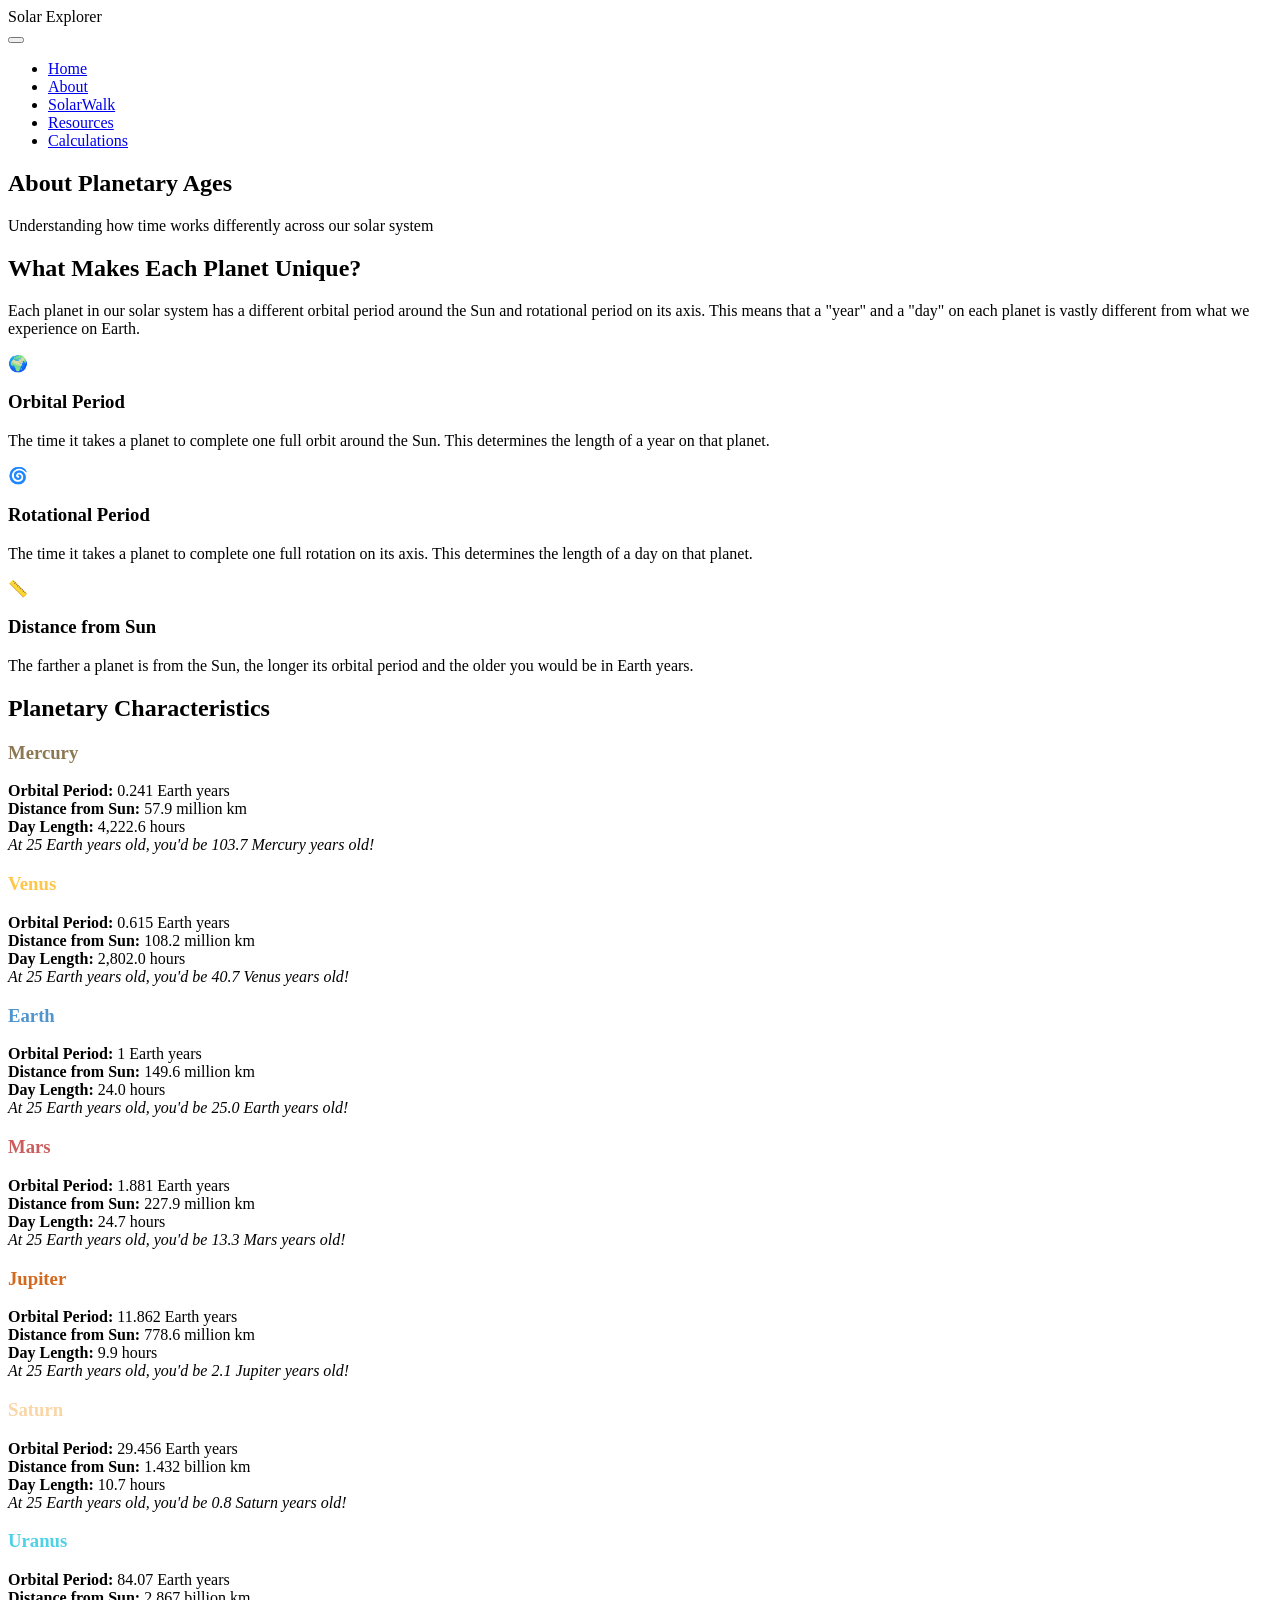
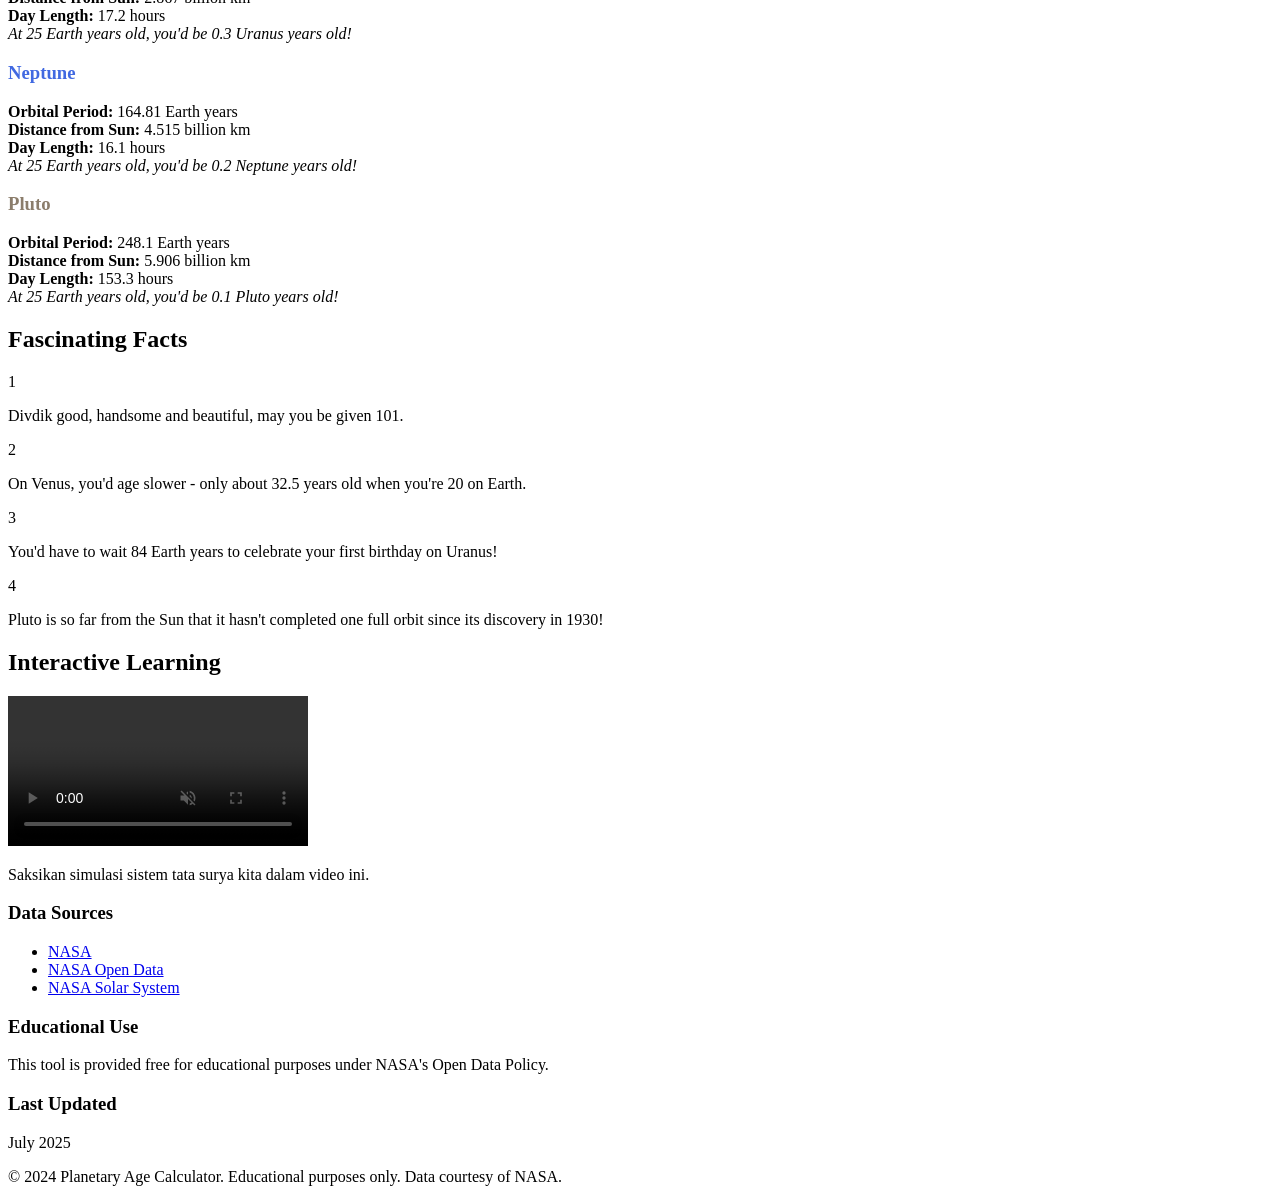
==== html/about.html @ c9ce2bec "add readme" ====
<!DOCTYPE html>
<html lang="en">

<head>
    <meta charset="UTF-8">
    <meta name="viewport" content="width=device-width, initial-scale=1.0">
    <title>About - Planetary Age Calculator</title>
    <link rel="stylesheet" href="/ALFA_RIZI/css/about.css">
    <link rel="stylesheet" href="/ALFA_RIZI/css/styles.css">

</head>

<body>
    <div class="stars" id="stars"></div>

    <header class="header">
        <div class="logo">Solar Explorer</div>

        <button class="nav-toggle" id="nav-toggle" aria-label="Toggle navigation menu">
            <span></span>
            <span></span>
            <span></span>
        </button>

        <ul class="nav-links">
            <li><a href="/index.html" class="nav-link active">Home</a></li>
            <li><a href="about.html" class="nav-link active">About</a></li>
            <li><a href="solar-walk.html" class="nav-link active">SolarWalk</a></li>
            <li><a href="resources.html" class="nav-link active">Resources</a></li>
            <li><a href="calculations.html" class="nav-link active">Calculations</a></li>
        </ul>
    </header>

    <main class="main-container">
        <section class="page-section active">
            <div class="content-wrapper single-column">
                <header class="page-header">
                    <h1 class="section-title">About Planetary Ages</h1>
                    <p class="section-subtitle">Understanding how time works differently across our solar system</p>
                </header>

                <article class="about-content">
                    <div class="intro-section">
                        <h2>What Makes Each Planet Unique?</h2>
                        <p>Each planet in our solar system has a different orbital period around the Sun and rotational
                            period on its axis. This means that a "year" and a "day" on each planet is vastly different
                            from what we experience on Earth.</p>
                    </div>

                    <div class="concept-grid">
                        <div class="concept-card">
                            <div class="concept-icon">🌍</div>
                            <h3>Orbital Period</h3>
                            <p>The time it takes a planet to complete one full orbit around the Sun. This determines the
                                length of a year on that planet.</p>
                        </div>
                        <div class="concept-card">
                            <div class="concept-icon">🌀</div>
                            <h3>Rotational Period</h3>
                            <p>The time it takes a planet to complete one full rotation on its axis. This determines the
                                length of a day on that planet.</p>
                        </div>
                        <div class="concept-card">
                            <div class="concept-icon">📏</div>
                            <h3>Distance from Sun</h3>
                            <p>The farther a planet is from the Sun, the longer its orbital period and the older you
                                would be in Earth years.</p>
                        </div>
                    </div>

                    <div class="planet-details-section">
                        <h2>Planetary Characteristics</h2>
                        <div class="planet-comparison-grid" id="planet-comparison-grid">
                        </div>
                    </div>

                    <div class="fun-facts-section">
                        <h2>Fascinating Facts</h2>
                        <div class="facts-container">
                            <div class="fact-item">
                                <span class="fact-number">1</span>
                                <p>Divdik good, handsome and beautiful, may you be given 101.</p>
                            </div>
                            <div class="fact-item">
                                <span class="fact-number">2</span>
                                <p>On Venus, you'd age slower - only about 32.5 years old when you're 20 on Earth.</p>
                            </div>
                            <div class="fact-item">
                                <span class="fact-number">3</span>
                                <p>You'd have to wait 84 Earth years to celebrate your first birthday on Uranus!</p>
                            </div>
                            <div class="fact-item">
                                <span class="fact-number">4</span>
                                <p>Pluto is so far from the Sun that it hasn't completed one full orbit since its
                                    discovery in 1930!</p>
                            </div>
                        </div>
                    </div>

                    <div class="interactive-section">
                        <h2>Interactive Learning</h2>
                        <div class="video-embed-container">
                            <video controls autoplay loop muted class="solar-system-video">
                                <source src="/css/assets/video-tata-surya.mp4" type="video/mp4">
                                Browser Anda tidak mendukung tag video.
                            </video>
                        </div>
                        <p class="video-caption">Saksikan simulasi sistem tata surya kita dalam video ini.</p>
                    </div>
                </article>
            </div>
        </section>
    </main>

 <footer class="footer">
        <div class="footer-content">
             <div class="footer-section">
                 <h3>Data Sources</h3>
                 <ul>
                     <li><a href="https://www.nasa.gov/" target="_blank" rel="noopener">NASA</a></li>
                     <li><a href="https://api.nasa.gov/" target="_blank" rel="noopener">NASA Open Data</a></li>
                     <li><a href="https://solarsystem.nasa.gov/" target="_blank" rel="noopener">NASA Solar System</a></li>
                 </ul>
             </div>
             <div class="footer-section">
                 <h3>Educational Use</h3>
                 <p>This tool is provided free for educational purposes under NASA's Open Data Policy.</p>
             </div>
             <div class="footer-section">
                 <h3>Last Updated</h3>
                 <p>July 2025</p>
             </div>
        </div>
        <div class="footer-bottom">
            <p>&copy; 2024 Planetary Age Calculator. Educational purposes only. Data courtesy of NASA.</p>
        </div>
    </footer>
    <script src="/js/about.js"></script>
    <script src="/js/script.js"></script>
</body>

</html>
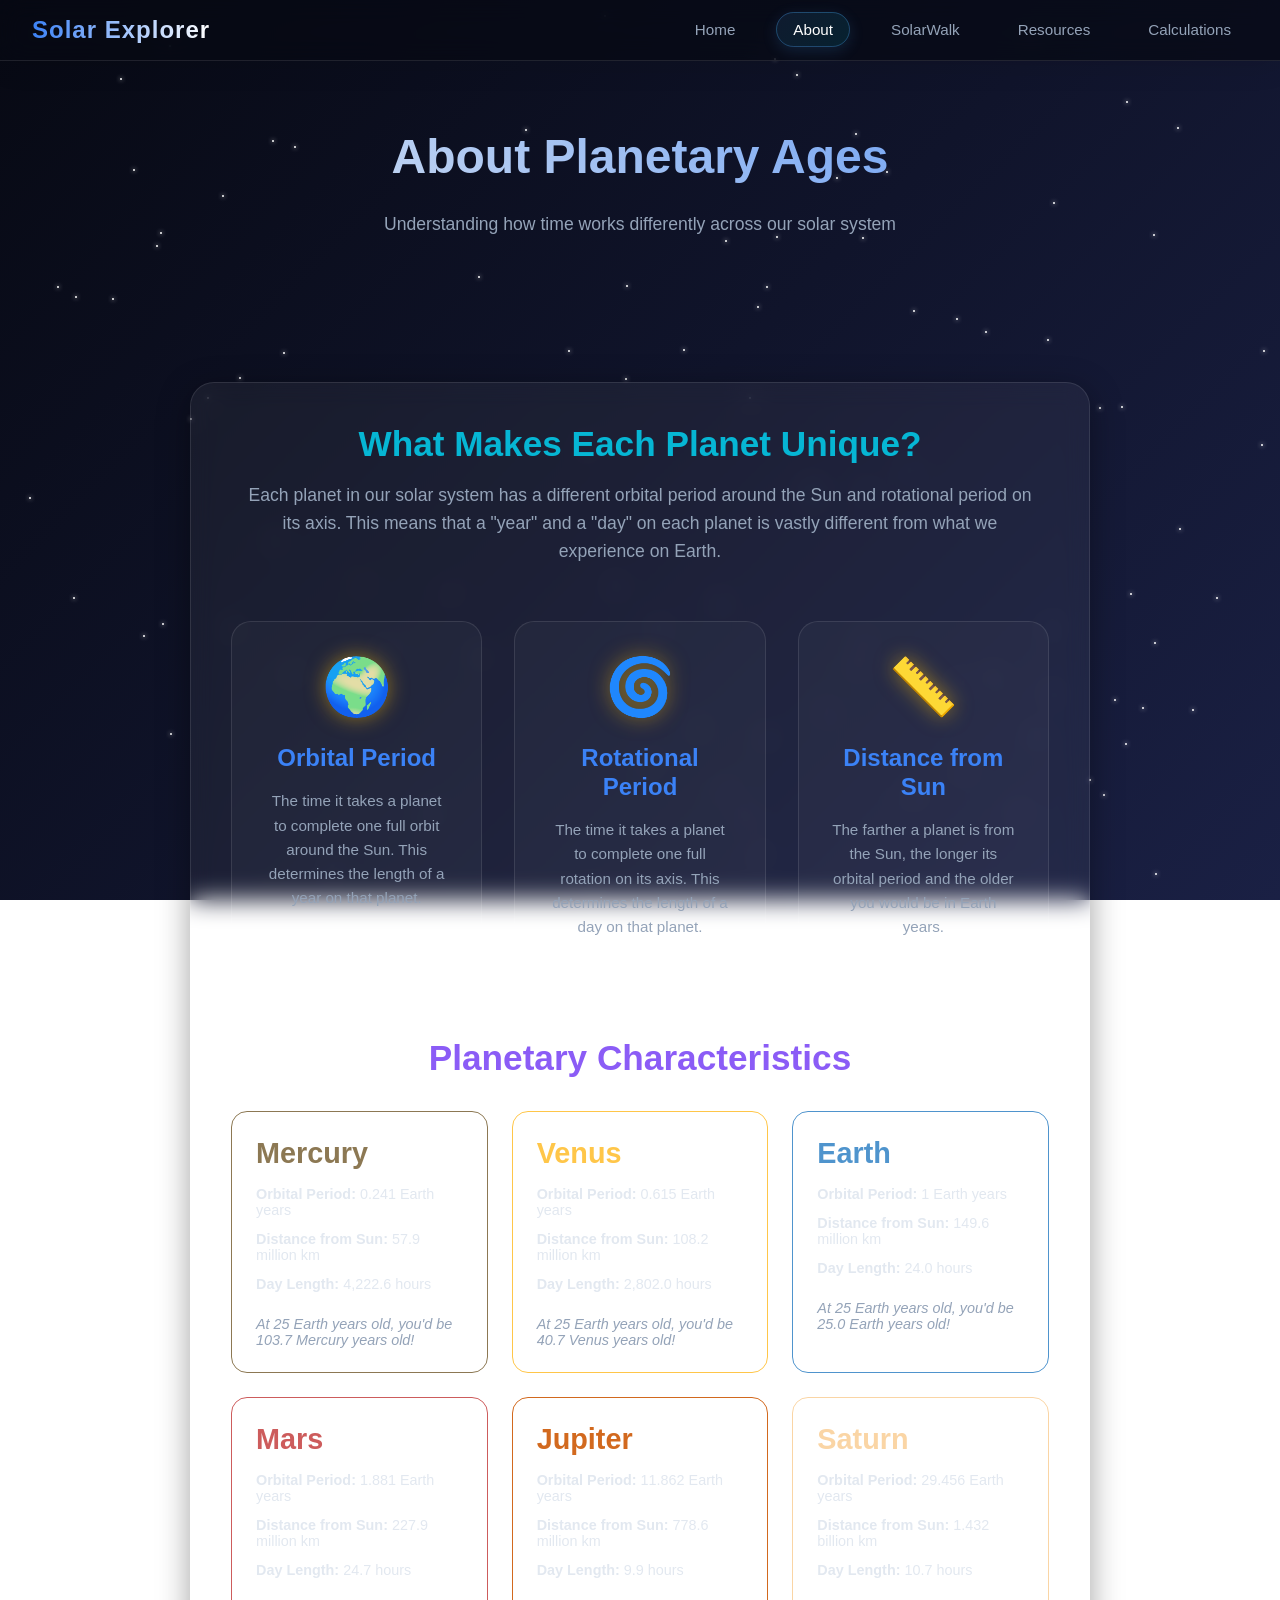
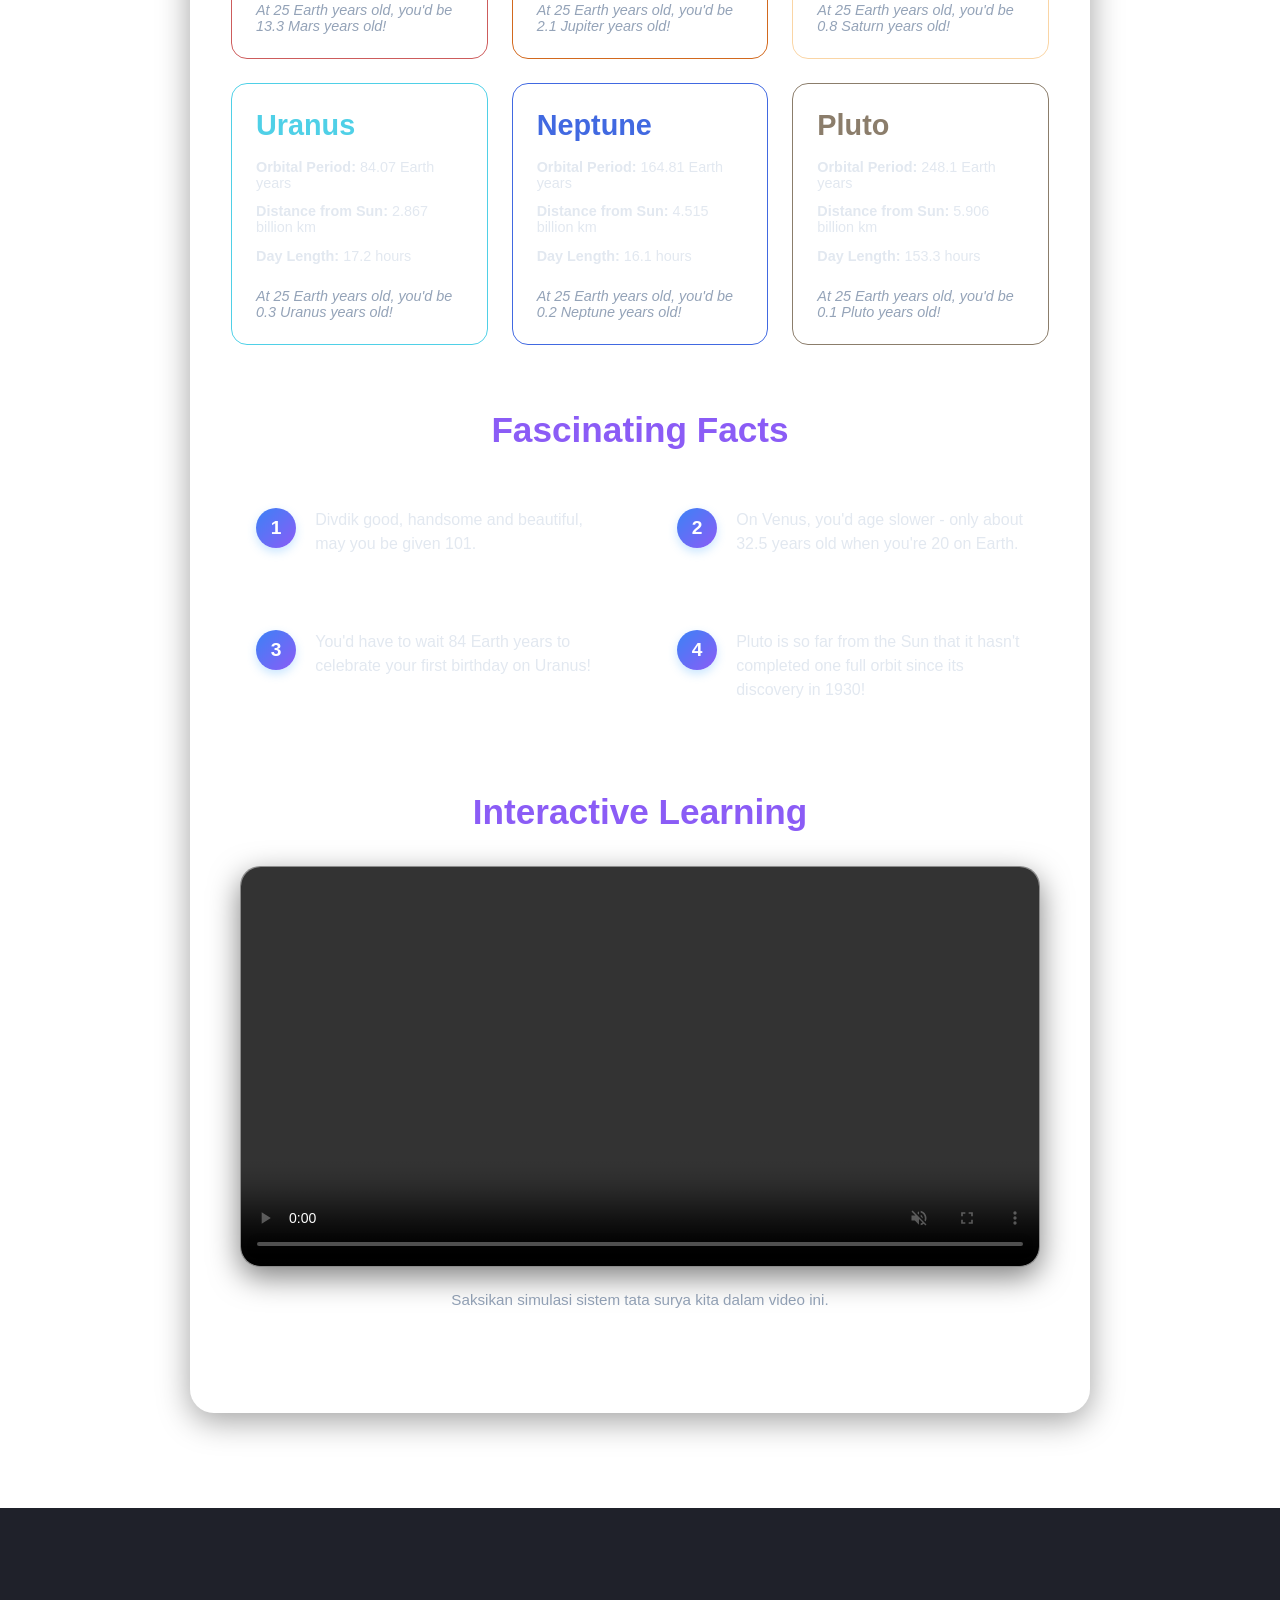
==== commit ee96168e: "feat: perfect responsive design and modernized space UI" ====
--- a/html/about.html
+++ b/html/about.html
@@ -5,8 +5,8 @@
     <meta charset="UTF-8">
     <meta name="viewport" content="width=device-width, initial-scale=1.0">
     <title>About - Planetary Age Calculator</title>
-    <link rel="stylesheet" href="/ALFA_RIZI/css/about.css">
-    <link rel="stylesheet" href="/ALFA_RIZI/css/styles.css">
+    <link rel="stylesheet" href="../css/about.css">
+    <link rel="stylesheet" href="../css/styles.css">
 
 </head>
 
@@ -23,11 +23,11 @@
         </button>
 
         <ul class="nav-links">
-            <li><a href="/index.html" class="nav-link active">Home</a></li>
-            <li><a href="about.html" class="nav-link active">About</a></li>
-            <li><a href="solar-walk.html" class="nav-link active">SolarWalk</a></li>
-            <li><a href="resources.html" class="nav-link active">Resources</a></li>
-            <li><a href="calculations.html" class="nav-link active">Calculations</a></li>
+            <li><a href="../index.html" class="nav-link">Home</a></li>
+            <li><a href="./about.html" class="nav-link active">About</a></li>
+            <li><a href="./solar-walk.html" class="nav-link">SolarWalk</a></li>
+            <li><a href="./resources.html" class="nav-link">Resources</a></li>
+            <li><a href="./calculations.html" class="nav-link">Calculations</a></li>
         </ul>
     </header>
 
@@ -101,7 +101,7 @@
                         <h2>Interactive Learning</h2>
                         <div class="video-embed-container">
                             <video controls autoplay loop muted class="solar-system-video">
-                                <source src="/css/assets/video-tata-surya.mp4" type="video/mp4">
+                                <source src="../css/assets/video-tata-surya.mp4" type="video/mp4">
                                 Browser Anda tidak mendukung tag video.
                             </video>
                         </div>
@@ -135,8 +135,8 @@
             <p>&copy; 2024 Planetary Age Calculator. Educational purposes only. Data courtesy of NASA.</p>
         </div>
     </footer>
-    <script src="/js/about.js"></script>
-    <script src="/js/script.js"></script>
+    <script src="../js/about.js"></script>
+    <script src="../js/script.js"></script>
 </body>
 
 </html>
--- a/css/about.css
+++ b/css/about.css
@@ -0,0 +1,197 @@
+/* =============== ABOUT PAGE =============== */
+.about-content {
+    padding: 2.5rem;
+    background: var(--glass-bg);
+    backdrop-filter: blur(12px);
+    -webkit-backdrop-filter: blur(12px);
+    border-radius: 24px;
+    border: 1px solid var(--glass-border);
+    margin-top: 2rem;
+    box-shadow: var(--glass-shadow);
+}
+
+.intro-section {
+    text-align: center;
+    margin-bottom: 3.5rem;
+}
+
+.intro-section h2 {
+    font-size: 2.2rem;
+    color: var(--accent-cyan);
+    margin-bottom: 1rem;
+    font-weight: 700;
+}
+
+.intro-section p {
+    font-size: 1.1rem;
+    line-height: 1.6;
+    max-width: 800px;
+    margin: 0 auto;
+    color: var(--text-muted);
+}
+
+.concept-grid {
+    display: grid;
+    grid-template-columns: repeat(auto-fit, minmax(250px, 1fr));
+    gap: 2rem;
+    margin-bottom: 4rem;
+}
+
+.concept-card {
+    background: rgba(255, 255, 255, 0.03);
+    padding: 2rem;
+    border-radius: 20px;
+    text-align: center;
+    border: 1px solid var(--glass-border);
+    transition: var(--transition);
+}
+
+.concept-card:hover {
+    transform: translateY(-8px);
+    background: rgba(255, 255, 255, 0.05);
+    box-shadow: 0 12px 30px rgba(0, 0, 0, 0.2);
+    border-color: rgba(255, 255, 255, 0.2);
+}
+
+.concept-icon {
+    font-size: 3.5rem;
+    margin-bottom: 1.5rem;
+    filter: drop-shadow(0 0 10px rgba(255, 193, 7, 0.5));
+}
+
+.concept-card h3 {
+    font-size: 1.5rem;
+    color: var(--accent-blue);
+    margin-bottom: 1rem;
+    font-weight: 600;
+}
+
+.concept-card p {
+    font-size: 0.95rem;
+    line-height: 1.6;
+    color: var(--text-muted);
+}
+
+.planet-details-section, .fun-facts-section, .interactive-section {
+    text-align: center;
+    margin-bottom: 4rem;
+}
+
+.planet-details-section h2, .fun-facts-section h2, .interactive-section h2 {
+    font-size: 2.2rem;
+    color: var(--accent-purple);
+    margin-bottom: 2rem;
+    font-weight: 700;
+}
+
+.planet-comparison-grid {
+    display: grid;
+    grid-template-columns: repeat(auto-fit, minmax(250px, 1fr));
+    gap: 1.5rem;
+}
+
+.planet-comparison-card {
+    background: rgba(255, 255, 255, 0.03);
+    padding: 1.5rem;
+    border-radius: 16px;
+    border: 1px solid var(--glass-border);
+    transition: var(--transition);
+    text-align: left;
+}
+
+.planet-comparison-card h3 {
+    font-size: 1.8rem;
+    margin-bottom: 1rem;
+    color: var(--accent-blue);
+}
+
+.detail-item {
+    margin-bottom: 0.8rem;
+    color: var(--text-main);
+}
+
+.age-example {
+    margin-top: 1.5rem;
+    font-size: 0.9rem;
+    color: var(--text-muted);
+    font-style: italic;
+}
+
+.facts-container {
+    display: grid;
+    grid-template-columns: repeat(auto-fit, minmax(280px, 1fr));
+    gap: 1.5rem;
+}
+
+.fact-item {
+    background: rgba(255, 255, 255, 0.03);
+    padding: 1.5rem;
+    border-radius: 16px;
+    border: 1px solid var(--glass-border);
+    display: flex;
+    align-items: flex-start;
+    gap: 1.2rem;
+    text-align: left;
+    transition: var(--transition);
+}
+
+.fact-item:hover {
+    transform: translateY(-5px);
+    background: rgba(255, 255, 255, 0.05);
+    border-color: rgba(255, 255, 255, 0.2);
+}
+
+.fact-number {
+    min-width: 40px;
+    height: 40px;
+    background: linear-gradient(135deg, var(--accent-blue) 0%, var(--accent-purple) 100%);
+    border-radius: 50%;
+    display: flex;
+    align-items: center;
+    justify-content: center;
+    font-weight: 700;
+    font-size: 1.2rem;
+    color: #fff;
+    flex-shrink: 0;
+    box-shadow: 0 4px 10px rgba(79, 172, 254, 0.3);
+}
+
+.fact-item p {
+    color: var(--text-main);
+    line-height: 1.5;
+    margin: 0;
+}
+
+.video-embed-container {
+    position: relative;
+    width: 100%;
+    max-width: 800px;
+    margin: 0 auto 1.5rem;
+    border-radius: 20px;
+    box-shadow: 0 10px 30px rgba(0, 0, 0, 0.5);
+    background: rgba(0, 0, 0, 0.5);
+    border: 1px solid var(--glass-border);
+    overflow: hidden;
+}
+
+.solar-system-video {
+    width: 100%;
+    display: block;
+    border-radius: 20px;
+}
+
+.video-caption {
+    font-size: 0.95rem;
+    color: var(--text-muted);
+    margin-top: 1rem;
+}
+
+@media (max-width: 768px) {
+    .about-content {
+        padding: 1.5rem;
+    }
+    
+    .intro-section h2, .planet-details-section h2, .fun-facts-section h2, .interactive-section h2 {
+        font-size: 1.8rem;
+    }
+}
--- a/css/styles.css
+++ b/css/styles.css
@@ -0,0 +1,704 @@
+/* =============== GLOBAL STYLES =============== */
+
+:root {
+    --bg-dark: #070913;
+    --bg-mid: #10142b;
+    --bg-light: #1a2044;
+    --accent-blue: #3b82f6;
+    --accent-cyan: #06b6d4;
+    --accent-purple: #8b5cf6;
+    --text-main: #e2e8f0;
+    --text-muted: #94a3b8;
+    --glass-bg: rgba(255, 255, 255, 0.05);
+    --glass-border: rgba(255, 255, 255, 0.1);
+    --glass-shadow: 0 8px 32px 0 rgba(0, 0, 0, 0.37);
+    --transition: all 0.3s cubic-bezier(0.4, 0, 0.2, 1);
+}
+
+/* ==========================================
+   RESET & BASE
+   ========================================== */
+* {
+    margin: 0;
+    padding: 0;
+    box-sizing: border-box;
+    word-wrap: break-word;
+    overflow-wrap: break-word;
+}
+
+body {
+    font-family: 'Inter', 'Segoe UI', Tahoma, Geneva, Verdana, sans-serif;
+    background: linear-gradient(135deg, var(--bg-dark) 0%, var(--bg-mid) 50%, var(--bg-light) 100%);
+    background-attachment: fixed;
+    color: var(--text-main);
+    overflow-x: hidden;
+    min-height: 100vh;
+    display: flex;
+    flex-direction: column;
+}
+
+h1, h2, h3, h4, h5, h6 {
+    line-height: 1.2;
+}
+
+/* ==========================================
+   ANIMATED LOGO
+   ========================================== */
+.logo {
+    font-size: 1.5rem;
+    font-weight: 800;
+    background: linear-gradient(90deg, var(--accent-blue) 0%, #ffffff 50%, var(--accent-cyan) 100%);
+    background-size: 200% auto;
+    -webkit-background-clip: text;
+    background-clip: text;
+    color: transparent;
+    animation: gradientFlow 4s linear infinite;
+    letter-spacing: 1px;
+}
+
+@keyframes gradientFlow {
+    0% { background-position: 0% }
+    100% { background-position: 200% }
+}
+
+/* ==========================================
+   STARS BACKGROUND
+   ========================================== */
+.stars {
+    position: fixed;
+    inset: 0;
+    pointer-events: none;
+    z-index: 1;
+}
+
+.star {
+    position: absolute;
+    width: 2px;
+    height: 2px;
+    background: white;
+    border-radius: 50%;
+    animation: twinkle 3s infinite ease-in-out;
+    box-shadow: 0 0 4px 1px rgba(255, 255, 255, 0.3);
+}
+
+@keyframes twinkle {
+    0%, 100% { opacity: 0.2; transform: scale(0.8); }
+    50% { opacity: 1; transform: scale(1.2); }
+}
+
+/* ==========================================
+   HEADER & NAV
+   ========================================== */
+.header {
+    position: fixed;
+    top: 0;
+    left: 0;
+    right: 0;
+    z-index: 1000;
+    background: rgba(7, 9, 19, 0.7);
+    backdrop-filter: blur(12px);
+    -webkit-backdrop-filter: blur(12px);
+    padding: 1rem 2rem;
+    display: flex;
+    align-items: center;
+    justify-content: space-between;
+    border-bottom: 1px solid var(--glass-border);
+    box-shadow: 0 4px 30px rgba(0, 0, 0, 0.1);
+}
+
+.nav-toggle {
+    display: none;
+}
+
+.nav-links {
+    display: flex;
+    gap: 1.5rem;
+    list-style: none;
+}
+
+.nav-link {
+    color: var(--text-muted);
+    text-decoration: none;
+    padding: 0.5rem 1rem;
+    border-radius: 20px;
+    border: 1px solid transparent;
+    transition: var(--transition);
+    font-weight: 500;
+    font-size: 0.95rem;
+}
+
+.nav-link:hover {
+    background: var(--glass-bg);
+    border-color: var(--glass-border);
+    color: #fff;
+}
+
+.nav-link.active {
+    background: linear-gradient(135deg, rgba(79, 172, 254, 0.1) 0%, rgba(0, 242, 254, 0.1) 100%);
+    border-color: rgba(79, 172, 254, 0.3);
+    color: #fff;
+    box-shadow: 0 4px 15px rgba(79, 172, 254, 0.15);
+}
+
+/* ==========================================
+   MAIN LAYOUT
+   ========================================== */
+.main-container {
+    position: relative;
+    z-index: 10;
+    flex-grow: 1;
+    max-width: 1400px;
+    width: 100%;
+    margin: 0 auto;
+    padding: 8rem 2rem 2rem;
+}
+
+.content-wrapper {
+    display: grid;
+    grid-template-columns: 1fr 1fr;
+    gap: 4rem;
+    align-items: center;
+}
+
+.content-wrapper.single-column {
+    grid-template-columns: 1fr;
+    max-width: 900px;
+    margin: 0 auto;
+}
+
+.title, .section-title { 
+    font-size: 3rem;
+    font-weight: 800;
+    background: linear-gradient(45deg, #e2e8f0, var(--accent-blue), var(--accent-purple));
+    background-size: 300% 300%;
+    background-clip: text;
+    -webkit-background-clip: text;
+    -webkit-text-fill-color: transparent;
+    animation: gradient-shift 6s ease infinite;
+    margin-bottom: 1.5rem;
+    line-height: 1.2;
+}
+
+.section-title {
+    text-align: center;
+}
+
+@keyframes gradient-shift {
+    0%, 100% { background-position: 0% 50%; }
+    50% { background-position: 100% 50%; }
+}
+
+.description, .section-subtitle { 
+    font-size: 1.1rem;
+    color: var(--text-muted);
+    max-width: 600px;
+    line-height: 1.6;
+}
+
+.section-subtitle {
+    margin: 0 auto 3rem;
+    text-align: center;
+}
+
+.description {
+    margin-bottom: 2rem;
+}
+
+/* ==========================================
+   FORM (INDEX)
+   ========================================== */
+.form-container {
+    background: var(--glass-bg);
+    backdrop-filter: blur(16px);
+    -webkit-backdrop-filter: blur(16px);
+    padding: 2.5rem;
+    border-radius: 24px;
+    border: 1px solid var(--glass-border);
+    max-width: 600px;
+    box-shadow: var(--glass-shadow);
+    margin-top: 2rem;
+}
+
+.form-group {
+    display: flex;
+    gap: 1.5rem;
+    margin-bottom: 2rem;
+}
+
+.input-group {
+    flex: 1;
+}
+
+.input-group label {
+    display: block;
+    margin-bottom: 0.8rem;
+    font-size: 0.9rem;
+    color: var(--text-muted);
+    font-weight: 500;
+    text-transform: uppercase;
+    letter-spacing: 1px;
+}
+
+.input-group select {
+    width: 100%;
+    padding: 1rem;
+    border-radius: 12px;
+    border: 1px solid var(--glass-border);
+    background: rgba(0, 0, 0, 0.2);
+    color: #ffffff;
+    font-size: 1rem;
+    transition: var(--transition);
+    cursor: pointer;
+    appearance: none;
+    background-image: url("data:image/svg+xml;charset=UTF-8,%3csvg xmlns='http://www.w3.org/2000/svg' viewBox='0 0 24 24' fill='none' stroke='white' stroke-width='2' stroke-linecap='round' stroke-linejoin='round'%3e%3cpolyline points='6 9 12 15 18 9'%3e%3c/polyline%3e%3c/svg%3e");
+    background-repeat: no-repeat;
+    background-position: right 1rem center;
+    background-size: 1em;
+}
+
+.input-group select:focus {
+    outline: none;
+    background-color: rgba(255, 255, 255, 0.05);
+    border-color: var(--accent-blue);
+    box-shadow: 0 0 0 3px rgba(79, 172, 254, 0.2);
+}
+
+.input-group select option {
+    background-color: var(--bg-mid);
+    color: #fff;
+}
+
+.calculate-btn {
+    width: 100%;
+    padding: 1.2rem 2rem;
+    border: none;
+    border-radius: 12px;
+    background: linear-gradient(135deg, var(--accent-blue) 0%, var(--accent-cyan) 100%);
+    color: #fff;
+    font-size: 1.1rem;
+    font-weight: 700;
+    letter-spacing: 1px;
+    cursor: pointer;
+    transition: var(--transition);
+    box-shadow: 0 8px 20px rgba(79, 172, 254, 0.3);
+}
+
+.calculate-btn:hover {
+    transform: translateY(-2px);
+    box-shadow: 0 12px 25px rgba(79, 172, 254, 0.4);
+    filter: brightness(1.1);
+}
+
+.calculate-btn:active {
+    transform: translateY(1px);
+}
+
+/* ==========================================
+   RESULTS MODAL
+   ========================================== */
+.results-container {
+    position: fixed;
+    top: 0;
+    left: 0;
+    width: 100%;
+    height: 100%;
+    background: rgba(7, 9, 19, 0.85);
+    backdrop-filter: blur(8px);
+    display: none;
+    align-items: center;
+    justify-content: center;
+    z-index: 2000;
+    animation: fade-in 0.4s ease;
+}
+
+@keyframes fade-in {
+    from { opacity: 0; }
+    to { opacity: 1; }
+}
+
+.results-content {
+    background: var(--glass-bg);
+    backdrop-filter: blur(20px);
+    -webkit-backdrop-filter: blur(20px);
+    padding: 3rem;
+    border-radius: 24px;
+    border: 1px solid var(--glass-border);
+    max-width: 900px;
+    width: 90%;
+    max-height: 85vh;
+    overflow-y: auto;
+    position: relative;
+    box-shadow: var(--glass-shadow);
+}
+
+.results-content::-webkit-scrollbar {
+    width: 8px;
+}
+.results-content::-webkit-scrollbar-track {
+    background: rgba(0, 0, 0, 0.1);
+    border-radius: 4px;
+}
+.results-content::-webkit-scrollbar-thumb {
+    background: var(--glass-border);
+    border-radius: 4px;
+}
+
+.close-btn {
+    position: absolute;
+    top: 1.5rem;
+    right: 1.5rem;
+    background: rgba(255, 255, 255, 0.1);
+    border: none;
+    color: white;
+    width: 40px;
+    height: 40px;
+    border-radius: 50%;
+    font-size: 1.5rem;
+    display: flex;
+    align-items: center;
+    justify-content: center;
+    cursor: pointer;
+    transition: var(--transition);
+}
+
+.close-btn:hover {
+    background: rgba(255, 255, 255, 0.2);
+    transform: rotate(90deg);
+}
+
+.results-title {
+    text-align: center;
+    font-size: 2.2rem;
+    margin-bottom: 2.5rem;
+    background: linear-gradient(45deg, var(--accent-blue), var(--accent-purple));
+    background-clip: text;
+    -webkit-background-clip: text;
+    -webkit-text-fill-color: transparent;
+}
+
+.planet-grid {
+    display: grid;
+    grid-template-columns: repeat(auto-fit, minmax(220px, 1fr));
+    gap: 1.5rem;
+    margin-bottom: 2rem;
+}
+
+.planet-card {
+    background: rgba(255, 255, 255, 0.03);
+    padding: 1.8rem 1.5rem;
+    border-radius: 16px;
+    text-align: center;
+    border: 1px solid var(--glass-border);
+    transition: var(--transition);
+    animation: slide-up 0.5s ease forwards;
+    opacity: 0;
+    transform: translateY(20px);
+}
+
+@keyframes slide-up {
+    to { opacity: 1; transform: translateY(0); }
+}
+
+.planet-card:nth-child(1) { animation-delay: 0.1s; }
+.planet-card:nth-child(2) { animation-delay: 0.15s; }
+.planet-card:nth-child(3) { animation-delay: 0.2s; }
+.planet-card:nth-child(4) { animation-delay: 0.25s; }
+.planet-card:nth-child(5) { animation-delay: 0.3s; }
+.planet-card:nth-child(6) { animation-delay: 0.35s; }
+.planet-card:nth-child(7) { animation-delay: 0.4s; }
+.planet-card:nth-child(8) { animation-delay: 0.45s; }
+
+.planet-card:hover {
+    transform: translateY(-8px);
+    background: rgba(255, 255, 255, 0.08);
+    box-shadow: 0 10px 30px rgba(0, 0, 0, 0.2);
+    border-color: rgba(255, 255, 255, 0.2);
+}
+
+.planet-name {
+    font-size: 1.4rem;
+    font-weight: 700;
+    margin-bottom: 1rem;
+    color: var(--accent-blue);
+    letter-spacing: 1px;
+}
+
+.planet-age {
+    font-size: 2.2rem;
+    font-weight: 800;
+    margin-bottom: 0.5rem;
+    color: #fff;
+}
+
+.planet-details {
+    font-size: 0.9rem;
+    color: var(--text-muted);
+}
+
+.results-footer-text {
+    text-align: center;
+    margin-top: 3rem;
+    padding-top: 2rem;
+    border-top: 1px solid var(--glass-border);
+}
+
+.birthday-message {
+    color: var(--accent-cyan);
+    margin-bottom: 1rem;
+    font-size: 1.3rem;
+}
+
+.results-footer-text p {
+    color: var(--text-muted);
+    line-height: 1.6;
+    max-width: 600px;
+    margin: 0 auto;
+}
+
+/* ==========================================
+   ASTRONAUT ANIMATION (INDEX)
+   ========================================== */
+.astronaut-container {
+    position: relative;
+    animation: slide-in-right 1s cubic-bezier(0.2, 0.8, 0.2, 1);
+    display: flex;
+    justify-content: center;
+    align-items: center;
+}
+
+@keyframes slide-in-right {
+    from { opacity: 0; transform: translateX(50px); }
+    to { opacity: 1; transform: translateX(0); }
+}
+
+.astronaut {
+    width: 320px;
+    height: 320px;
+    background: url(../assets/ast.png) no-repeat center/contain;
+    animation: astronaut-float 6s ease-in-out infinite;
+    filter: drop-shadow(0 0 20px rgba(79, 172, 254, 0.3));
+}
+
+@keyframes astronaut-float {
+    0%, 100% { transform: translateY(0) rotate(0deg); }
+    50% { transform: translateY(-30px) rotate(5deg); }
+}
+
+.floating-planet {
+    position: absolute;
+    width: 80px;
+    height: 80px;
+    background: radial-gradient(circle at 30% 30%, var(--accent-cyan), var(--accent-blue));
+    border-radius: 50%;
+    top: 20px;
+    right: -20px;
+    animation: orbit-planet 8s linear infinite;
+    box-shadow: inset -10px -10px 20px rgba(0,0,0,0.5), 0 0 20px rgba(0, 242, 254, 0.4);
+}
+
+@keyframes orbit-planet {
+    0% { transform: rotate(0deg) translateX(120px) rotate(0deg); }
+    100% { transform: rotate(360deg) translateX(120px) rotate(-360deg); }
+}
+
+/* ==========================================
+   FOOTER
+   ========================================== */
+.footer {
+    background: rgba(7, 9, 19, 0.9);
+    backdrop-filter: blur(10px);
+    padding: 4rem 2rem 2rem;
+    margin-top: 4rem;
+    border-top: 1px solid var(--glass-border);
+}
+
+.footer-content {
+    display: grid;
+    grid-template-columns: repeat(auto-fit, minmax(250px, 1fr));
+    gap: 3rem;
+    max-width: 1200px;
+    margin: 0 auto;
+    padding-bottom: 3rem;
+    border-bottom: 1px solid rgba(255, 255, 255, 0.05);
+}
+
+.footer-section h3 {
+    font-size: 1.2rem;
+    color: var(--accent-blue);
+    margin-bottom: 1.5rem;
+    font-weight: 600;
+}
+
+.footer-section ul {
+    list-style: none;
+}
+
+.footer-section ul li {
+    margin-bottom: 0.8rem;
+}
+
+.footer-section ul li a {
+    color: var(--text-muted);
+    text-decoration: none;
+    transition: var(--transition);
+}
+
+.footer-section ul li a:hover {
+    color: #fff;
+    padding-left: 5px;
+}
+
+.footer-section p {
+    font-size: 0.95rem;
+    color: var(--text-muted);
+    line-height: 1.6;
+}
+
+.footer-bottom {
+    text-align: center;
+    margin-top: 2rem;
+    font-size: 0.9rem;
+    color: var(--text-muted);
+}
+
+/* ==========================================
+   RESPONSIVE
+   ========================================== */
+@media (max-width: 992px) {
+    .content-wrapper {
+        grid-template-columns: 1fr;
+        text-align: center;
+        gap: 3rem;
+    }
+
+    .astronaut-container {
+        order: -1;
+    }
+    
+    .title, .section-title {
+        font-size: 2.5rem;
+    }
+
+    .description {
+        margin: 0 auto 2rem;
+    }
+    
+    .input-group label {
+        text-align: left;
+    }
+}
+
+@media (max-width: 768px) {
+    .header {
+        padding: 1rem;
+    }
+
+    .nav-toggle {
+        display: flex;
+        flex-direction: column;
+        justify-content: space-between;
+        width: 30px;
+        height: 21px;
+        background: transparent;
+        border: none;
+        cursor: pointer;
+        z-index: 1001;
+    }
+
+    .nav-toggle span {
+        width: 100%;
+        height: 3px;
+        background: white;
+        border-radius: 3px;
+        transition: var(--transition);
+        transform-origin: left center;
+    }
+
+    .nav-toggle.active span:nth-child(1) {
+        transform: rotate(45deg);
+    }
+    
+    .nav-toggle.active span:nth-child(2) {
+        opacity: 0;
+        width: 0;
+    }
+    
+    .nav-toggle.active span:nth-child(3) {
+        transform: rotate(-45deg);
+    }
+
+    .nav-links {
+        position: fixed;
+        top: 0;
+        right: -100%;
+        height: 100vh;
+        width: 100%;
+        max-width: 320px;
+        background: rgba(7, 9, 19, 0.98);
+        backdrop-filter: blur(20px);
+        -webkit-backdrop-filter: blur(20px);
+        flex-direction: column;
+        justify-content: flex-start;
+        align-items: center;
+        gap: 1rem;
+        padding-top: 100px;
+        transition: right 0.4s cubic-bezier(0.4, 0, 0.2, 1);
+        z-index: 1000;
+        border-left: 1px solid var(--glass-border);
+        box-shadow: -10px 0 30px rgba(0,0,0,0.5);
+    }
+
+    .nav-links.active {
+        right: 0;
+    }
+
+    .nav-link {
+        font-size: 1.1rem;
+        padding: 0.8rem 2rem;
+        width: calc(100% - 4rem);
+        margin: 0 auto;
+        text-align: center;
+        border-radius: 12px;
+        border: 1px solid transparent;
+    }
+
+    .form-group {
+        flex-direction: column;
+        gap: 1.5rem;
+    }
+
+    .planet-grid {
+        grid-template-columns: 1fr;
+    }
+
+    .results-content {
+        padding: 2rem 1.5rem;
+    }
+    
+    .astronaut {
+        width: 250px;
+        height: 250px;
+    }
+}
+
+@media (max-width: 480px) {
+    .title, .section-title {
+        font-size: 2rem;
+    }
+
+    .form-container {
+        padding: 1.5rem;
+    }
+    
+    .astronaut {
+        width: 200px;
+        height: 200px;
+    }
+    
+    .floating-planet {
+        width: 50px;
+        height: 50px;
+        top: 10px;
+        right: 10px;
+    }
+}
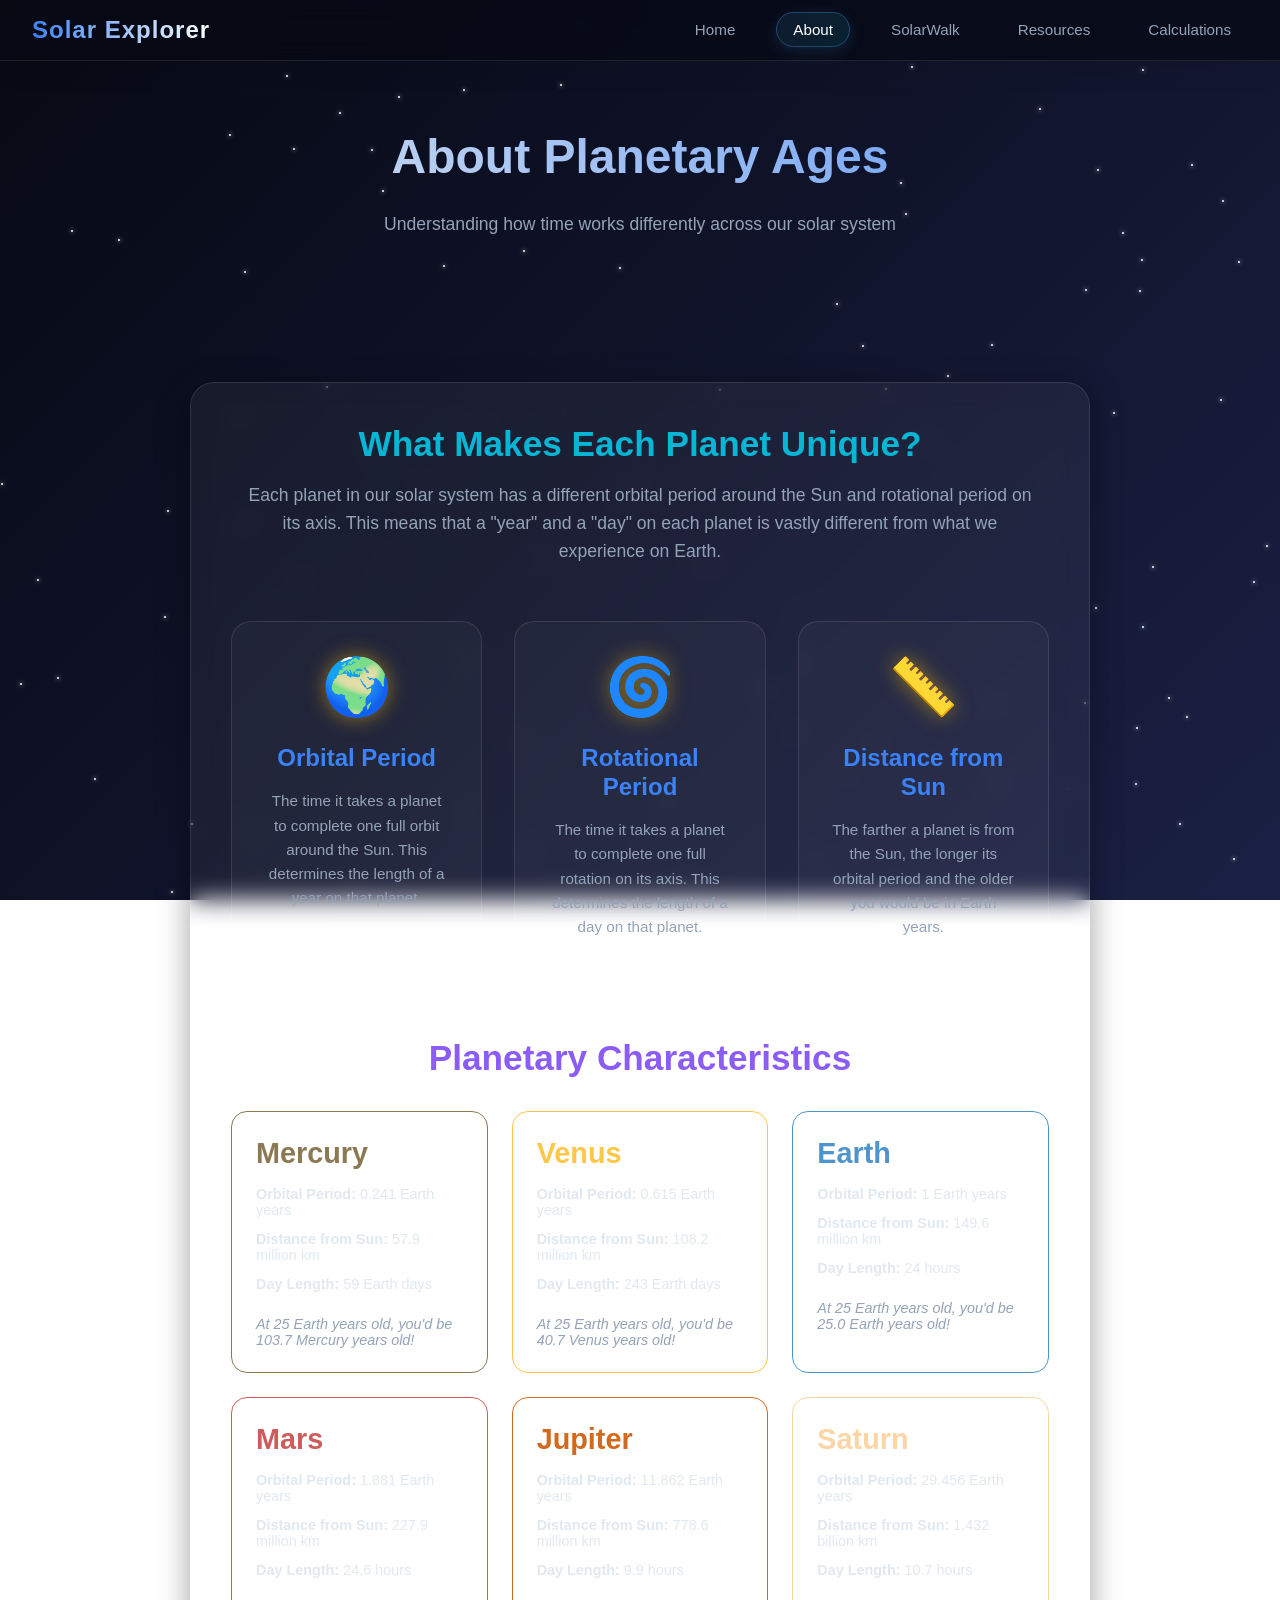
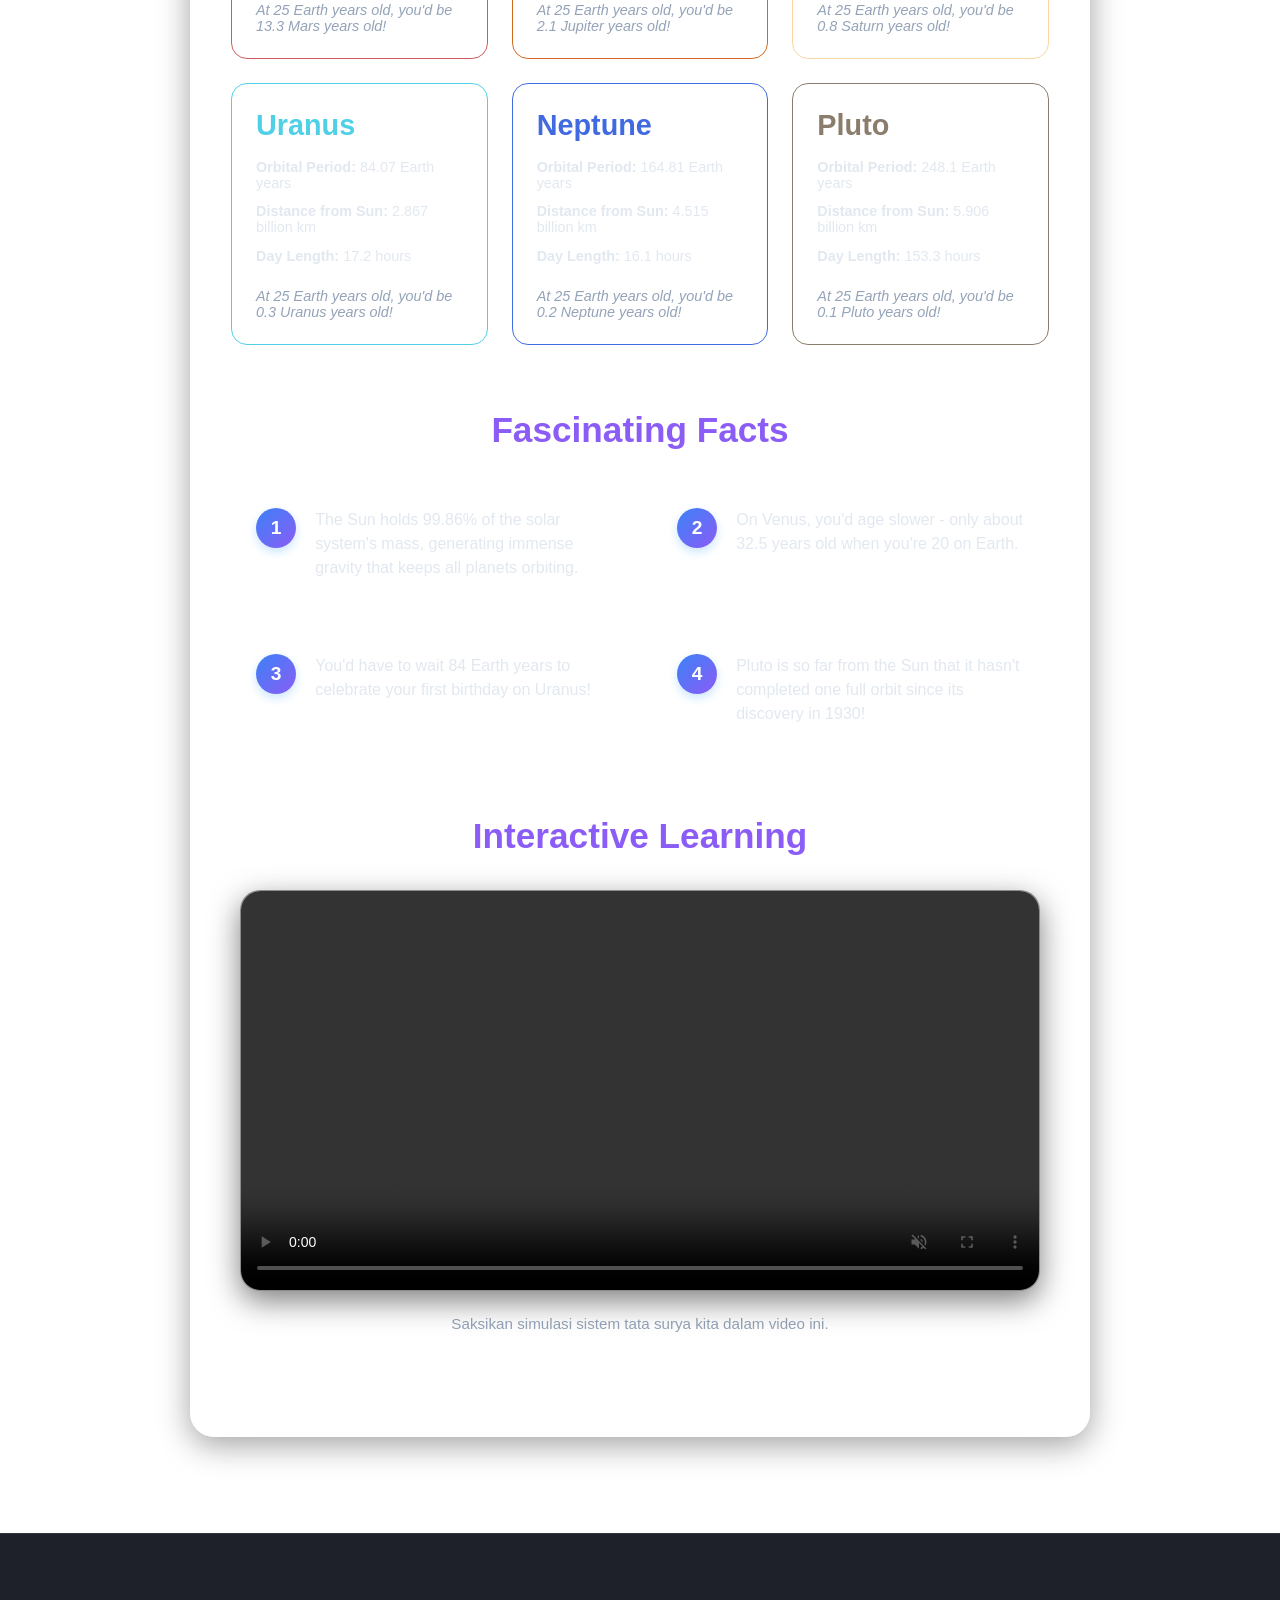
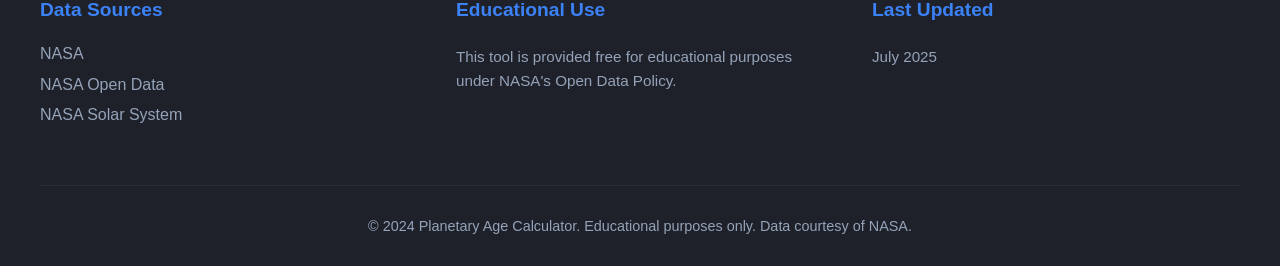
==== commit 7768cbe0: "style: fix mobile responsiveness, UI/UX, and clean up redundant data" ====
--- a/html/about.html
+++ b/html/about.html
@@ -4,7 +4,9 @@
 <head>
     <meta charset="UTF-8">
     <meta name="viewport" content="width=device-width, initial-scale=1.0">
-    <title>About - Planetary Age Calculator</title>
+    <title>About Planets - Solar Explorer</title>
+    <meta name="description" content="Learn about orbital periods, day lengths, and distances from the Sun for all planets in our solar system. Understanding cosmic time difference.">
+    <meta name="keywords" content="planetary characteristics, orbital period, planet day length, solar system facts">
     <link rel="stylesheet" href="../css/about.css">
     <link rel="stylesheet" href="../css/styles.css">
 
@@ -79,7 +81,7 @@
                         <div class="facts-container">
                             <div class="fact-item">
                                 <span class="fact-number">1</span>
-                                <p>Divdik good, handsome and beautiful, may you be given 101.</p>
+                                <p>The Sun holds 99.86% of the solar system's mass, generating immense gravity that keeps all planets orbiting.</p>
                             </div>
                             <div class="fact-item">
                                 <span class="fact-number">2</span>
@@ -135,8 +137,9 @@
             <p>&copy; 2024 Planetary Age Calculator. Educational purposes only. Data courtesy of NASA.</p>
         </div>
     </footer>
+    <script src="../js/planets-data.js"></script>
+    <script src="../js/script.js"></script>
     <script src="../js/about.js"></script>
-    <script src="../js/script.js"></script>
 </body>
 
 </html>
--- a/css/styles.css
+++ b/css/styles.css
@@ -35,6 +35,10 @@
     min-height: 100vh;
     display: flex;
     flex-direction: column;
+}
+
+body.no-scroll {
+    overflow: hidden;
 }
 
 h1, h2, h3, h4, h5, h6 {
@@ -474,7 +478,7 @@
 .astronaut {
     width: 320px;
     height: 320px;
-    background: url(../assets/ast.png) no-repeat center/contain;
+    background: url(assets/ast.png) no-repeat center/contain;
     animation: astronaut-float 6s ease-in-out infinite;
     filter: drop-shadow(0 0 20px rgba(79, 172, 254, 0.3));
 }
@@ -482,23 +486,6 @@
 @keyframes astronaut-float {
     0%, 100% { transform: translateY(0) rotate(0deg); }
     50% { transform: translateY(-30px) rotate(5deg); }
-}
-
-.floating-planet {
-    position: absolute;
-    width: 80px;
-    height: 80px;
-    background: radial-gradient(circle at 30% 30%, var(--accent-cyan), var(--accent-blue));
-    border-radius: 50%;
-    top: 20px;
-    right: -20px;
-    animation: orbit-planet 8s linear infinite;
-    box-shadow: inset -10px -10px 20px rgba(0,0,0,0.5), 0 0 20px rgba(0, 242, 254, 0.4);
-}
-
-@keyframes orbit-planet {
-    0% { transform: rotate(0deg) translateX(120px) rotate(0deg); }
-    100% { transform: rotate(360deg) translateX(120px) rotate(-360deg); }
 }
 
 /* ==========================================
@@ -570,10 +557,6 @@
         text-align: center;
         gap: 3rem;
     }
-
-    .astronaut-container {
-        order: -1;
-    }
     
     .title, .section-title {
         font-size: 2.5rem;
@@ -591,6 +574,10 @@
 @media (max-width: 768px) {
     .header {
         padding: 1rem;
+    }
+
+    .main-container {
+        padding: 6rem 1rem 1.5rem;
     }
 
     .nav-toggle {
@@ -672,7 +659,22 @@
     }
 
     .results-content {
-        padding: 2rem 1.5rem;
+        padding: 2.5rem 1.2rem;
+    }
+
+    .results-title {
+        font-size: 1.6rem;
+        margin-top: 1.5rem;
+        padding-right: 2.5rem;
+        padding-left: 1rem;
+    }
+
+    .close-btn {
+        top: 1rem;
+        right: 1rem;
+        width: 36px;
+        height: 36px;
+        font-size: 1.3rem;
     }
     
     .astronaut {
@@ -694,11 +696,4 @@
         width: 200px;
         height: 200px;
     }
-    
-    .floating-planet {
-        width: 50px;
-        height: 50px;
-        top: 10px;
-        right: 10px;
-    }
-}
+}
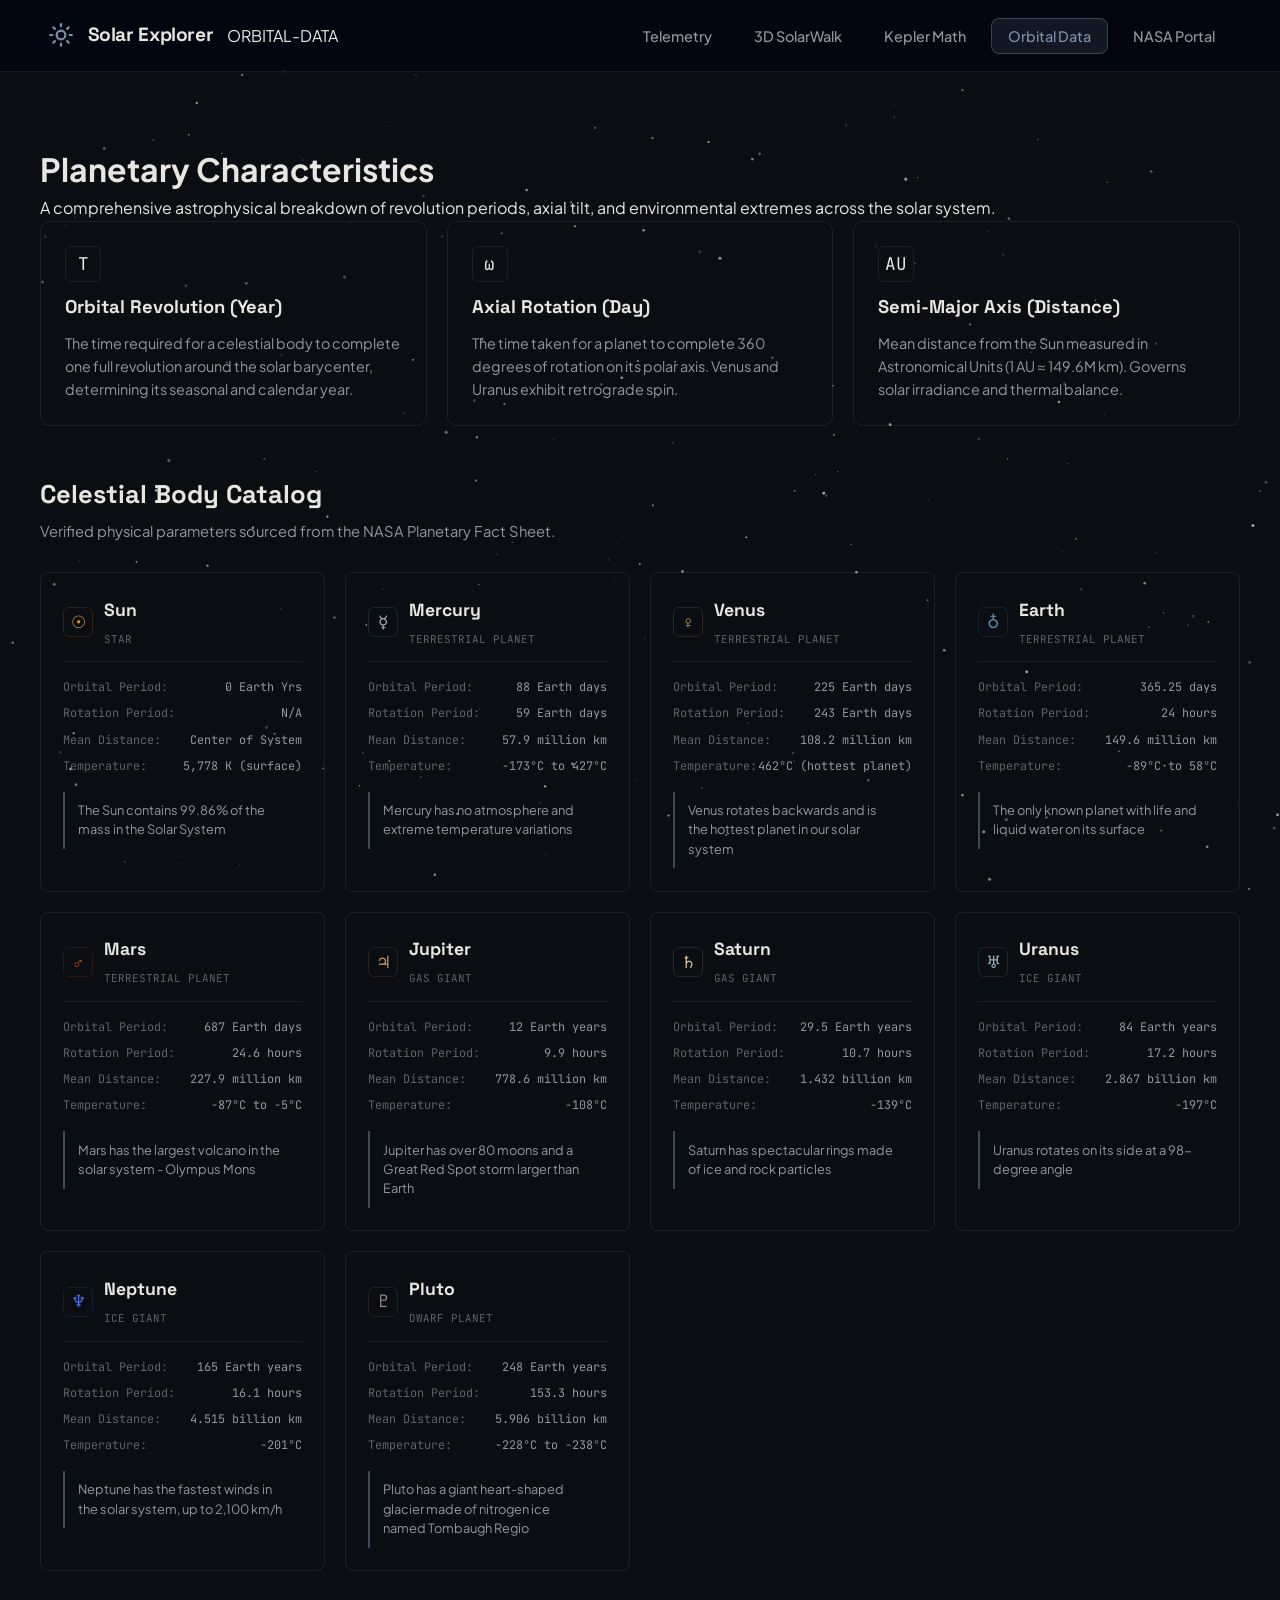
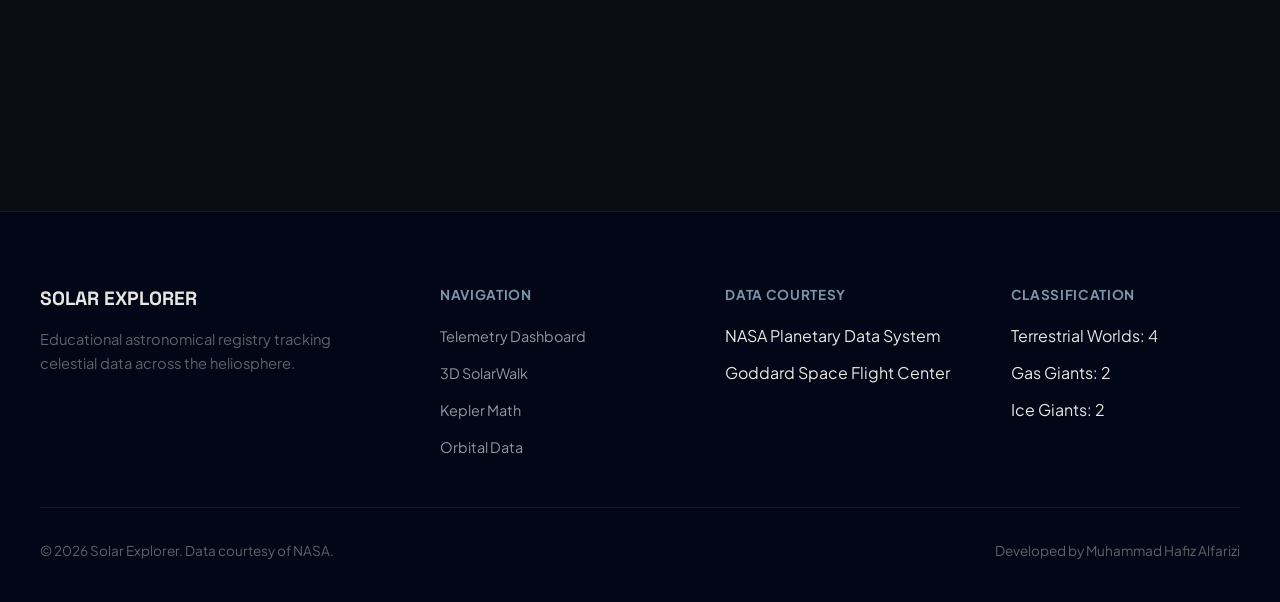
==== commit 5ccb9dbe: "Add starfield and hero orrery effects, update styles and pages" ====
--- a/html/about.html
+++ b/html/about.html
@@ -1,145 +1,131 @@
 <!DOCTYPE html>
 <html lang="en">
-
 <head>
     <meta charset="UTF-8">
     <meta name="viewport" content="width=device-width, initial-scale=1.0">
-    <title>About Planets - Solar Explorer</title>
-    <meta name="description" content="Learn about orbital periods, day lengths, and distances from the Sun for all planets in our solar system. Understanding cosmic time difference.">
-    <meta name="keywords" content="planetary characteristics, orbital period, planet day length, solar system facts">
+    <title>Planetary Orbital Characteristics — Solar Explorer</title>
+    <meta name="description" content="Explore physical and astronomical metrics for terrestrial and giant planets. Comparative analysis of orbital radius, rotational period, and climate extremes.">
+    <meta name="keywords" content="planetary characteristics, orbital period comparison, solar system data, planetary science">
+    <link rel="stylesheet" href="../css/styles.css">
     <link rel="stylesheet" href="../css/about.css">
-    <link rel="stylesheet" href="../css/styles.css">
+</head>
+<body>
+    <canvas id="stars"></canvas>
 
-</head>
+    <!-- Navigation HUD -->
+    <header class="header">
+        <a href="../index.html" class="brand">
+            <svg class="brand-icon" viewBox="0 0 24 24" fill="none" stroke="currentColor" stroke-width="2" stroke-linecap="round" stroke-linejoin="round" aria-hidden="true">
+                <circle cx="12" cy="12" r="4"></circle>
+                <path d="M12 2v2"></path>
+                <path d="M12 20v2"></path>
+                <path d="m4.93 4.93 1.41 1.41"></path>
+                <path d="m17.66 17.66 1.41 1.41"></path>
+                <path d="M2 12h2"></path>
+                <path d="M20 12h2"></path>
+                <path d="m6.34 17.66-1.41 1.41"></path>
+                <path d="m19.07 4.93-1.41 1.41"></path>
+            </svg>
+            <span class="brand-text">Solar Explorer</span>
+            <span class="brand-badge">ORBITAL-DATA</span>
+        </a>
 
-<body>
-    <div class="stars" id="stars"></div>
-
-    <header class="header">
-        <div class="logo">Solar Explorer</div>
-
-        <button class="nav-toggle" id="nav-toggle" aria-label="Toggle navigation menu">
+        <button class="nav-toggle" id="nav-toggle" aria-label="Toggle navigation menu" aria-expanded="false">
             <span></span>
             <span></span>
             <span></span>
         </button>
 
-        <ul class="nav-links">
-            <li><a href="../index.html" class="nav-link">Home</a></li>
-            <li><a href="./about.html" class="nav-link active">About</a></li>
-            <li><a href="./solar-walk.html" class="nav-link">SolarWalk</a></li>
-            <li><a href="./resources.html" class="nav-link">Resources</a></li>
-            <li><a href="./calculations.html" class="nav-link">Calculations</a></li>
-        </ul>
+        <nav>
+            <ul class="nav-links">
+                <li><a href="../index.html" class="nav-link">Telemetry</a></li>
+                <li><a href="./solar-walk.html" class="nav-link">3D SolarWalk</a></li>
+                <li><a href="./calculations.html" class="nav-link">Kepler Math</a></li>
+                <li><a href="./about.html" class="nav-link active">Orbital Data</a></li>
+                <li><a href="./resources.html" class="nav-link">NASA Portal</a></li>
+            </ul>
+        </nav>
     </header>
 
     <main class="main-container">
-        <section class="page-section active">
-            <div class="content-wrapper single-column">
-                <header class="page-header">
-                    <h1 class="section-title">About Planetary Ages</h1>
-                    <p class="section-subtitle">Understanding how time works differently across our solar system</p>
-                </header>
+        <header class="page-heading">
+            <h1 class="page-title">Planetary Characteristics</h1>
+            <p class="page-subtitle">A comprehensive astrophysical breakdown of revolution periods, axial tilt, and environmental extremes across the solar system.</p>
+        </header>
 
-                <article class="about-content">
-                    <div class="intro-section">
-                        <h2>What Makes Each Planet Unique?</h2>
-                        <p>Each planet in our solar system has a different orbital period around the Sun and rotational
-                            period on its axis. This means that a "year" and a "day" on each planet is vastly different
-                            from what we experience on Earth.</p>
-                    </div>
+        <!-- Core Concept Cards -->
+        <section class="concept-grid-modern">
+            <div class="concept-card-modern">
+                <div class="concept-icon-box">T</div>
+                <h3>Orbital Revolution (Year)</h3>
+                <p>The time required for a celestial body to complete one full revolution around the solar barycenter, determining its seasonal and calendar year.</p>
+            </div>
+            <div class="concept-card-modern">
+                <div class="concept-icon-box">ω</div>
+                <h3>Axial Rotation (Day)</h3>
+                <p>The time taken for a planet to complete 360 degrees of rotation on its polar axis. Venus and Uranus exhibit retrograde spin.</p>
+            </div>
+            <div class="concept-card-modern">
+                <div class="concept-icon-box">AU</div>
+                <h3>Semi-Major Axis (Distance)</h3>
+                <p>Mean distance from the Sun measured in Astronomical Units (1 AU ≈ 149.6M km). Governs solar irradiance and thermal balance.</p>
+            </div>
+        </section>
 
-                    <div class="concept-grid">
-                        <div class="concept-card">
-                            <div class="concept-icon">🌍</div>
-                            <h3>Orbital Period</h3>
-                            <p>The time it takes a planet to complete one full orbit around the Sun. This determines the
-                                length of a year on that planet.</p>
-                        </div>
-                        <div class="concept-card">
-                            <div class="concept-icon">🌀</div>
-                            <h3>Rotational Period</h3>
-                            <p>The time it takes a planet to complete one full rotation on its axis. This determines the
-                                length of a day on that planet.</p>
-                        </div>
-                        <div class="concept-card">
-                            <div class="concept-icon">📏</div>
-                            <h3>Distance from Sun</h3>
-                            <p>The farther a planet is from the Sun, the longer its orbital period and the older you
-                                would be in Earth years.</p>
-                        </div>
-                    </div>
+        <!-- Comparative Planetary Cards -->
+        <section class="comparison-section">
+            <div class="section-head-bar">
+                <h2>Celestial Body Catalog</h2>
+                <p>Verified physical parameters sourced from the NASA Planetary Fact Sheet.</p>
+            </div>
 
-                    <div class="planet-details-section">
-                        <h2>Planetary Characteristics</h2>
-                        <div class="planet-comparison-grid" id="planet-comparison-grid">
-                        </div>
-                    </div>
-
-                    <div class="fun-facts-section">
-                        <h2>Fascinating Facts</h2>
-                        <div class="facts-container">
-                            <div class="fact-item">
-                                <span class="fact-number">1</span>
-                                <p>The Sun holds 99.86% of the solar system's mass, generating immense gravity that keeps all planets orbiting.</p>
-                            </div>
-                            <div class="fact-item">
-                                <span class="fact-number">2</span>
-                                <p>On Venus, you'd age slower - only about 32.5 years old when you're 20 on Earth.</p>
-                            </div>
-                            <div class="fact-item">
-                                <span class="fact-number">3</span>
-                                <p>You'd have to wait 84 Earth years to celebrate your first birthday on Uranus!</p>
-                            </div>
-                            <div class="fact-item">
-                                <span class="fact-number">4</span>
-                                <p>Pluto is so far from the Sun that it hasn't completed one full orbit since its
-                                    discovery in 1930!</p>
-                            </div>
-                        </div>
-                    </div>
-
-                    <div class="interactive-section">
-                        <h2>Interactive Learning</h2>
-                        <div class="video-embed-container">
-                            <video controls autoplay loop muted class="solar-system-video">
-                                <source src="../css/assets/video-tata-surya.mp4" type="video/mp4">
-                                Browser Anda tidak mendukung tag video.
-                            </video>
-                        </div>
-                        <p class="video-caption">Saksikan simulasi sistem tata surya kita dalam video ini.</p>
-                    </div>
-                </article>
+            <div class="planet-compare-grid" id="planet-comparison-grid">
+                <!-- Dynamically populated by about.js -->
             </div>
         </section>
     </main>
 
- <footer class="footer">
-        <div class="footer-content">
-             <div class="footer-section">
-                 <h3>Data Sources</h3>
-                 <ul>
-                     <li><a href="https://www.nasa.gov/" target="_blank" rel="noopener">NASA</a></li>
-                     <li><a href="https://api.nasa.gov/" target="_blank" rel="noopener">NASA Open Data</a></li>
-                     <li><a href="https://solarsystem.nasa.gov/" target="_blank" rel="noopener">NASA Solar System</a></li>
-                 </ul>
-             </div>
-             <div class="footer-section">
-                 <h3>Educational Use</h3>
-                 <p>This tool is provided free for educational purposes under NASA's Open Data Policy.</p>
-             </div>
-             <div class="footer-section">
-                 <h3>Last Updated</h3>
-                 <p>July 2025</p>
-             </div>
+    <footer class="footer">
+        <div class="footer-inner">
+            <div class="footer-brand">
+                <h3>SOLAR EXPLORER</h3>
+                <p>Educational astronomical registry tracking celestial data across the heliosphere.</p>
+            </div>
+            <div class="footer-col">
+                <h4>Navigation</h4>
+                <ul>
+                    <li><a href="../index.html">Telemetry Dashboard</a></li>
+                    <li><a href="./solar-walk.html">3D SolarWalk</a></li>
+                    <li><a href="./calculations.html">Kepler Math</a></li>
+                    <li><a href="./about.html">Orbital Data</a></li>
+                </ul>
+            </div>
+            <div class="footer-col">
+                <h4>Data Courtesy</h4>
+                <ul>
+                    <li>NASA Planetary Data System</li>
+                    <li>Goddard Space Flight Center</li>
+                </ul>
+            </div>
+            <div class="footer-col">
+                <h4>Classification</h4>
+                <ul>
+                    <li>Terrestrial Worlds: 4</li>
+                    <li>Gas Giants: 2</li>
+                    <li>Ice Giants: 2</li>
+                </ul>
+            </div>
         </div>
         <div class="footer-bottom">
-            <p>&copy; 2024 Planetary Age Calculator. Educational purposes only. Data courtesy of NASA.</p>
+            <p>&copy; 2026 Solar Explorer. Data courtesy of NASA.</p>
+            <p>Developed by Muhammad Hafiz Alfarizi</p>
         </div>
     </footer>
+
+    <!-- Scripts -->
+    <script src="../js/starfield.js"></script>
     <script src="../js/planets-data.js"></script>
     <script src="../js/script.js"></script>
     <script src="../js/about.js"></script>
 </body>
-
-</html>+</html>
--- a/css/styles.css
+++ b/css/styles.css
@@ -1,699 +1,684 @@
-/* =============== GLOBAL STYLES =============== */
+/* ==========================================================
+   SOLAR EXPLORER - EDITORIAL SPACE-TECH
+   Muted desaturated palette: warm slate, ivory, dusty steel blue
+   ========================================================== */
+
+@import url('https://fonts.googleapis.com/css2?family=Plus+Jakarta+Sans:wght@400;500;600;700;800&family=Space+Grotesk:wght@600;700&family=JetBrains+Mono:wght@400;500;700&display=swap');
 
 :root {
-    --bg-dark: #070913;
-    --bg-mid: #10142b;
-    --bg-light: #1a2044;
-    --accent-blue: #3b82f6;
-    --accent-cyan: #06b6d4;
-    --accent-purple: #8b5cf6;
-    --text-main: #e2e8f0;
-    --text-muted: #94a3b8;
-    --glass-bg: rgba(255, 255, 255, 0.05);
-    --glass-border: rgba(255, 255, 255, 0.1);
-    --glass-shadow: 0 8px 32px 0 rgba(0, 0, 0, 0.37);
-    --transition: all 0.3s cubic-bezier(0.4, 0, 0.2, 1);
-}
-
-/* ==========================================
-   RESET & BASE
-   ========================================== */
-* {
+    /* Deep desaturated space ground */
+    --bg-void: #0a0d12;
+    --bg-card: rgba(20, 24, 31, 0.75);
+    --bg-card-hover: rgba(28, 33, 42, 0.85);
+    --bg-input: #0e1218;
+
+    /* Muted borders */
+    --border-subtle: rgba(200, 205, 214, 0.1);
+    --border-active: rgba(148, 163, 184, 0.4);
+    --border-glow: none;
+
+    /* Text hierarchy — warm ivory, not pure white */
+    --text-primary: #e8e6e1;
+    --text-secondary: #94979e;
+    --text-muted: #5f6268;
+
+    /* Dusty desaturated accents */
+    --accent-blue: #7d93a8;        /* Dusty steel blue */
+    --accent-blue-hover: #94a7ba;
+    --accent-glow: rgba(125, 147, 168, 0.25);
+    --accent-orange: #c8956c;      /* Muted terracotta */
+
+    /* Typography */
+    --font-sans: 'Plus Jakarta Sans', -apple-system, BlinkMacSystemFont, sans-serif;
+    --font-display: 'Space Grotesk', var(--font-sans);
+    --font-mono: 'JetBrains Mono', monospace;
+
+    /* Physics & Animation */
+    --ease-out: cubic-bezier(0.16, 1, 0.3, 1);
+    --transition: 0.22s var(--ease-out);
+}
+
+*, *::before, *::after {
     margin: 0;
     padding: 0;
     box-sizing: border-box;
-    word-wrap: break-word;
-    overflow-wrap: break-word;
+}
+
+html {
+    color-scheme: dark;
+    scroll-behavior: smooth;
 }
 
 body {
-    font-family: 'Inter', 'Segoe UI', Tahoma, Geneva, Verdana, sans-serif;
-    background: linear-gradient(135deg, var(--bg-dark) 0%, var(--bg-mid) 50%, var(--bg-light) 100%);
-    background-attachment: fixed;
-    color: var(--text-main);
+    font-family: var(--font-sans);
+    background-color: var(--bg-void);
+    color: var(--text-primary);
+    min-height: 100vh;
+    display: flex;
+    flex-direction: column;
     overflow-x: hidden;
-    min-height: 100vh;
-    display: flex;
-    flex-direction: column;
+    line-height: 1.6;
+    -webkit-font-smoothing: antialiased;
 }
 
 body.no-scroll {
     overflow: hidden;
 }
 
-h1, h2, h3, h4, h5, h6 {
-    line-height: 1.2;
-}
-
-/* ==========================================
-   ANIMATED LOGO
-   ========================================== */
-.logo {
-    font-size: 1.5rem;
-    font-weight: 800;
-    background: linear-gradient(90deg, var(--accent-blue) 0%, #ffffff 50%, var(--accent-cyan) 100%);
-    background-size: 200% auto;
-    -webkit-background-clip: text;
-    background-clip: text;
-    color: transparent;
-    animation: gradientFlow 4s linear infinite;
-    letter-spacing: 1px;
-}
-
-@keyframes gradientFlow {
-    0% { background-position: 0% }
-    100% { background-position: 200% }
-}
-
-/* ==========================================
-   STARS BACKGROUND
-   ========================================== */
-.stars {
-    position: fixed;
-    inset: 0;
-    pointer-events: none;
-    z-index: 1;
-}
-
-.star {
-    position: absolute;
-    width: 2px;
-    height: 2px;
-    background: white;
-    border-radius: 50%;
-    animation: twinkle 3s infinite ease-in-out;
-    box-shadow: 0 0 4px 1px rgba(255, 255, 255, 0.3);
-}
-
-@keyframes twinkle {
-    0%, 100% { opacity: 0.2; transform: scale(0.8); }
-    50% { opacity: 1; transform: scale(1.2); }
-}
-
-/* ==========================================
-   HEADER & NAV
-   ========================================== */
+/* ==========================================================
+   NAVIGATION
+   ========================================================== */
 .header {
     position: fixed;
     top: 0;
     left: 0;
     right: 0;
     z-index: 1000;
-    background: rgba(7, 9, 19, 0.7);
-    backdrop-filter: blur(12px);
-    -webkit-backdrop-filter: blur(12px);
-    padding: 1rem 2rem;
     display: flex;
     align-items: center;
     justify-content: space-between;
-    border-bottom: 1px solid var(--glass-border);
-    box-shadow: 0 4px 30px rgba(0, 0, 0, 0.1);
+    padding: 1.25rem 3rem;
+    background: rgba(3, 7, 18, 0.85);
+    backdrop-filter: blur(20px);
+    -webkit-backdrop-filter: blur(20px);
+    border-bottom: 1px solid var(--border-subtle);
+}
+
+.brand {
+    display: flex;
+    align-items: center;
+    gap: 0.85rem;
+    text-decoration: none;
+    color: var(--text-primary);
+}
+
+.brand-icon {
+    width: 26px;
+    height: 26px;
+    color: var(--accent-blue);
+    filter: none;
+}
+
+.brand-text {
+    font-family: var(--font-display);
+    font-weight: 700;
+    font-size: 1.2rem;
+    letter-spacing: -0.02em;
+}
+
+.nav-links {
+    display: flex;
+    align-items: center;
+    list-style: none;
+    gap: 0.5rem;
+}
+
+.nav-link {
+    font-size: 0.9rem;
+    font-weight: 500;
+    color: var(--text-secondary);
+    text-decoration: none;
+    padding: 0.5rem 1rem;
+    border-radius: 8px;
+    border: 1px solid transparent;
+    transition: var(--transition);
+}
+
+.nav-link:hover {
+    color: var(--text-primary);
+    background: rgba(255, 255, 255, 0.05);
+    border-color: var(--border-subtle);
+}
+
+.nav-link.active {
+    color: var(--accent-blue);
+    background: rgba(125, 147, 168, 0.12);
+    border-color: rgba(125, 147, 168, 0.35);
 }
 
 .nav-toggle {
     display: none;
-}
-
-.nav-links {
-    display: flex;
-    gap: 1.5rem;
-    list-style: none;
-}
-
-.nav-link {
-    color: var(--text-muted);
-    text-decoration: none;
-    padding: 0.5rem 1rem;
-    border-radius: 20px;
-    border: 1px solid transparent;
-    transition: var(--transition);
-    font-weight: 500;
-    font-size: 0.95rem;
-}
-
-.nav-link:hover {
-    background: var(--glass-bg);
-    border-color: var(--glass-border);
-    color: #fff;
-}
-
-.nav-link.active {
-    background: linear-gradient(135deg, rgba(79, 172, 254, 0.1) 0%, rgba(0, 242, 254, 0.1) 100%);
-    border-color: rgba(79, 172, 254, 0.3);
-    color: #fff;
-    box-shadow: 0 4px 15px rgba(79, 172, 254, 0.15);
-}
-
-/* ==========================================
-   MAIN LAYOUT
-   ========================================== */
+    background: transparent;
+    border: 1px solid var(--border-subtle);
+    border-radius: 6px;
+    padding: 0.5rem;
+    cursor: pointer;
+    flex-direction: column;
+    gap: 5px;
+    width: 38px;
+    height: 38px;
+    justify-content: center;
+    align-items: center;
+}
+
+.nav-toggle span {
+    width: 20px;
+    height: 2px;
+    background: var(--text-primary);
+    transition: transform var(--transition), opacity var(--transition);
+}
+
+/* ==========================================================
+   HERO BANNER
+   ========================================================== */
 .main-container {
     position: relative;
     z-index: 10;
-    flex-grow: 1;
+    flex: 1 0 auto;
     max-width: 1400px;
     width: 100%;
     margin: 0 auto;
-    padding: 8rem 2rem 2rem;
-}
-
-.content-wrapper {
+    padding: 9rem 2.5rem 4rem;
+}
+
+.hero-grid {
     display: grid;
-    grid-template-columns: 1fr 1fr;
+    grid-template-columns: 1.05fr 0.95fr;
     gap: 4rem;
     align-items: center;
-}
-
-.content-wrapper.single-column {
-    grid-template-columns: 1fr;
-    max-width: 900px;
-    margin: 0 auto;
-}
-
-.title, .section-title { 
-    font-size: 3rem;
+    margin-bottom: 5.5rem;
+}
+
+.hero-title {
+    font-family: var(--font-display);
+    font-size: clamp(2.6rem, 5.2vw, 4.4rem);
+    line-height: 1.05;
+    font-weight: 700;
+    letter-spacing: -0.04em;
+    margin-bottom: 1.35rem;
+    color: var(--text-primary);
+    text-wrap: balance;
+}
+
+.hero-title .highlight {
+    color: var(--accent-blue);
+}
+
+.hero-desc {
+    color: var(--text-secondary);
+    font-size: 1.08rem;
+    line-height: 1.7;
+    max-width: 520px;
+    margin-bottom: 2.25rem;
+}
+
+/* Glass Interactive Form */
+.telemetry-card {
+    background: var(--bg-card);
+    backdrop-filter: blur(24px);
+    -webkit-backdrop-filter: blur(24px);
+    border: 1px solid var(--border-subtle);
+    border-radius: 16px;
+    padding: 1.8rem;
+    box-shadow: 0 25px 50px -12px rgba(0, 0, 0, 0.7);
+    transition: var(--transition);
+}
+
+.telemetry-card:hover {
+    border-color: rgba(255, 255, 255, 0.2);
+}
+
+.input-row {
+    display: flex;
+    flex-direction: column;
+    gap: 1.35rem;
+}
+
+.field-group {
+    display: flex;
+    flex-direction: column;
+    gap: 0.5rem;
+}
+
+.field-label {
+    font-size: 0.78rem;
+    font-weight: 600;
+    color: var(--text-secondary);
+    text-transform: uppercase;
+    letter-spacing: 0.08em;
+}
+
+.cosmic-input {
+    width: 100%;
+    background: var(--bg-input);
+    border: 1px solid var(--border-subtle);
+    color: var(--text-primary);
+    font-family: var(--font-mono);
+    font-size: 1.1rem;
+    padding: 0.9rem 1.1rem;
+    border-radius: 10px;
+    outline: none;
+    transition: var(--transition);
+}
+
+.cosmic-input:focus {
+    border-color: var(--accent-blue);
+    box-shadow: 0 0 0 3px rgba(125, 147, 168, 0.25);
+}
+
+/* Quick Select Epoch Chips */
+.quick-chips {
+    display: flex;
+    flex-wrap: wrap;
+    gap: 0.6rem;
+}
+
+.chip-btn {
+    font-family: var(--font-mono);
+    font-size: 0.78rem;
+    color: var(--text-secondary);
+    background: rgba(255, 255, 255, 0.04);
+    border: 1px solid var(--border-subtle);
+    padding: 0.45rem 0.85rem;
+    border-radius: 6px;
+    cursor: pointer;
+    transition: var(--transition);
+}
+
+.chip-btn:hover {
+    color: var(--text-primary);
+    background: rgba(255, 255, 255, 0.08);
+    border-color: var(--accent-blue);
+}
+
+/* Primary Action Button */
+.btn-launch {
+    width: 100%;
+    margin-top: 1.5rem;
+    background: var(--text-primary);
+    color: var(--bg-void);
+    font-family: var(--font-display);
+    font-weight: 700;
+    font-size: 1rem;
+    letter-spacing: -0.01em;
+    padding: 1rem 1.75rem;
+    border-radius: 10px;
+    border: none;
+    cursor: pointer;
+    display: flex;
+    align-items: center;
+    justify-content: center;
+    gap: 0.65rem;
+    transition: var(--transition);
+    box-shadow: 0 8px 24px -8px rgba(0, 0, 0, 0.5);
+}
+
+.btn-launch:hover {
+    background: var(--accent-blue);
+    transform: translateY(-1px);
+    box-shadow: 0 12px 28px -6px rgba(125, 147, 168, 0.4);
+}
+
+.btn-launch:active {
+    transform: translateY(0);
+}
+
+.btn-launch svg {
+    width: 18px;
+    height: 18px;
+    transition: transform var(--transition);
+}
+
+.btn-launch:hover svg {
+    transform: translateX(4px);
+}
+
+/* ==========================================================
+   AMBIENT ORRERY (borderless, blends with background)
+   ========================================================== */
+.hero-visual {
+    position: relative;
+    width: 100%;
+    height: 100%;
+    min-height: 480px;
+    display: flex;
+    justify-content: center;
+    align-items: center;
+    pointer-events: auto;
+}
+
+#hero-orrery-canvas {
+    display: block;
+    cursor: default;
+}
+
+.orrery-tooltip {
+    position: absolute;
+    background: rgba(3, 7, 18, 0.92);
+    backdrop-filter: blur(8px);
+    -webkit-backdrop-filter: blur(8px);
+    border: 1px solid var(--border-subtle);
+    border-radius: 8px;
+    padding: 0.55rem 0.8rem;
+    font-family: var(--font-mono);
+    font-size: 0.72rem;
+    color: var(--text-secondary);
+    pointer-events: none;
+    opacity: 0;
+    transition: opacity 0.15s ease;
+    z-index: 20;
+    white-space: nowrap;
+    display: flex;
+    flex-direction: column;
+    gap: 0.15rem;
+}
+
+.orrery-tooltip strong {
+    color: var(--text-primary);
+    font-size: 0.8rem;
+}
+
+/* ==========================================================
+   PLANETARY RESULTS SECTION
+   ========================================================== */
+.results-section {
+    margin-top: 3rem;
+    padding-top: 4rem;
+    border-top: 1px solid var(--border-subtle);
+}
+
+.results-header {
+    display: flex;
+    justify-content: space-between;
+    align-items: flex-end;
+    margin-bottom: 2.5rem;
+    flex-wrap: wrap;
+    gap: 1.5rem;
+}
+
+.results-title {
+    font-family: var(--font-display);
+    font-size: 2.4rem;
     font-weight: 800;
-    background: linear-gradient(45deg, #e2e8f0, var(--accent-blue), var(--accent-purple));
-    background-size: 300% 300%;
-    background-clip: text;
-    -webkit-background-clip: text;
-    -webkit-text-fill-color: transparent;
-    animation: gradient-shift 6s ease infinite;
-    margin-bottom: 1.5rem;
-    line-height: 1.2;
-}
-
-.section-title {
-    text-align: center;
-}
-
-@keyframes gradient-shift {
-    0%, 100% { background-position: 0% 50%; }
-    50% { background-position: 100% 50%; }
-}
-
-.description, .section-subtitle { 
-    font-size: 1.1rem;
-    color: var(--text-muted);
-    max-width: 600px;
-    line-height: 1.6;
-}
-
-.section-subtitle {
-    margin: 0 auto 3rem;
-    text-align: center;
-}
-
-.description {
-    margin-bottom: 2rem;
-}
-
-/* ==========================================
-   FORM (INDEX)
-   ========================================== */
-.form-container {
-    background: var(--glass-bg);
+    letter-spacing: -0.03em;
+}
+
+.results-subtitle {
+    color: var(--text-secondary);
+    font-size: 1.05rem;
+    margin-top: 0.35rem;
+}
+
+.results-live-clock {
+    font-family: var(--font-mono);
+    font-size: 0.9rem;
+    color: var(--accent-blue);
+    background: rgba(125, 147, 168, 0.1);
+    border: 1px solid rgba(125, 147, 168, 0.3);
+    padding: 0.6rem 1.25rem;
+    border-radius: 8px;
+}
+
+.planet-telemetry-grid {
+    display: grid;
+    grid-template-columns: repeat(auto-fill, minmax(320px, 1fr));
+    gap: 1.75rem;
+}
+
+.planet-card {
+    background: var(--bg-card);
     backdrop-filter: blur(16px);
     -webkit-backdrop-filter: blur(16px);
-    padding: 2.5rem;
-    border-radius: 24px;
-    border: 1px solid var(--glass-border);
-    max-width: 600px;
-    box-shadow: var(--glass-shadow);
-    margin-top: 2rem;
-}
-
-.form-group {
-    display: flex;
-    gap: 1.5rem;
-    margin-bottom: 2rem;
-}
-
-.input-group {
-    flex: 1;
-}
-
-.input-group label {
-    display: block;
-    margin-bottom: 0.8rem;
-    font-size: 0.9rem;
-    color: var(--text-muted);
-    font-weight: 500;
-    text-transform: uppercase;
-    letter-spacing: 1px;
-}
-
-.input-group select {
-    width: 100%;
-    padding: 1rem;
-    border-radius: 12px;
-    border: 1px solid var(--glass-border);
-    background: rgba(0, 0, 0, 0.2);
-    color: #ffffff;
-    font-size: 1rem;
+    border: 1px solid var(--border-subtle);
+    border-radius: 16px;
+    padding: 1.8rem;
+    display: flex;
+    flex-direction: column;
+    justify-content: space-between;
     transition: var(--transition);
-    cursor: pointer;
-    appearance: none;
-    background-image: url("data:image/svg+xml;charset=UTF-8,%3csvg xmlns='http://www.w3.org/2000/svg' viewBox='0 0 24 24' fill='none' stroke='white' stroke-width='2' stroke-linecap='round' stroke-linejoin='round'%3e%3cpolyline points='6 9 12 15 18 9'%3e%3c/polyline%3e%3c/svg%3e");
-    background-repeat: no-repeat;
-    background-position: right 1rem center;
-    background-size: 1em;
-}
-
-.input-group select:focus {
-    outline: none;
-    background-color: rgba(255, 255, 255, 0.05);
-    border-color: var(--accent-blue);
-    box-shadow: 0 0 0 3px rgba(79, 172, 254, 0.2);
-}
-
-.input-group select option {
-    background-color: var(--bg-mid);
-    color: #fff;
-}
-
-.calculate-btn {
-    width: 100%;
-    padding: 1.2rem 2rem;
-    border: none;
-    border-radius: 12px;
-    background: linear-gradient(135deg, var(--accent-blue) 0%, var(--accent-cyan) 100%);
-    color: #fff;
-    font-size: 1.1rem;
-    font-weight: 700;
-    letter-spacing: 1px;
-    cursor: pointer;
-    transition: var(--transition);
-    box-shadow: 0 8px 20px rgba(79, 172, 254, 0.3);
-}
-
-.calculate-btn:hover {
-    transform: translateY(-2px);
-    box-shadow: 0 12px 25px rgba(79, 172, 254, 0.4);
-    filter: brightness(1.1);
-}
-
-.calculate-btn:active {
-    transform: translateY(1px);
-}
-
-/* ==========================================
-   RESULTS MODAL
-   ========================================== */
-.results-container {
-    position: fixed;
+    position: relative;
+    overflow: hidden;
+}
+
+.planet-card::before {
+    content: '';
+    position: absolute;
     top: 0;
     left: 0;
-    width: 100%;
-    height: 100%;
-    background: rgba(7, 9, 19, 0.85);
-    backdrop-filter: blur(8px);
-    display: none;
-    align-items: center;
-    justify-content: center;
-    z-index: 2000;
-    animation: fade-in 0.4s ease;
-}
-
-@keyframes fade-in {
-    from { opacity: 0; }
-    to { opacity: 1; }
-}
-
-.results-content {
-    background: var(--glass-bg);
-    backdrop-filter: blur(20px);
-    -webkit-backdrop-filter: blur(20px);
-    padding: 3rem;
-    border-radius: 24px;
-    border: 1px solid var(--glass-border);
-    max-width: 900px;
-    width: 90%;
-    max-height: 85vh;
-    overflow-y: auto;
-    position: relative;
-    box-shadow: var(--glass-shadow);
-}
-
-.results-content::-webkit-scrollbar {
-    width: 8px;
-}
-.results-content::-webkit-scrollbar-track {
-    background: rgba(0, 0, 0, 0.1);
-    border-radius: 4px;
-}
-.results-content::-webkit-scrollbar-thumb {
-    background: var(--glass-border);
-    border-radius: 4px;
-}
-
-.close-btn {
-    position: absolute;
-    top: 1.5rem;
-    right: 1.5rem;
-    background: rgba(255, 255, 255, 0.1);
-    border: none;
-    color: white;
+    right: 0;
+    height: 2px;
+    background: var(--planet-color, var(--accent-blue));
+    opacity: 0.6;
+}
+
+.planet-card:hover {
+    border-color: rgba(255, 255, 255, 0.25);
+    background: var(--bg-card-hover);
+    transform: translateY(-4px);
+    box-shadow: 0 20px 40px -15px rgba(0, 0, 0, 0.8);
+}
+
+.planet-card-header {
+    display: flex;
+    justify-content: space-between;
+    align-items: center;
+    margin-bottom: 1.5rem;
+}
+
+.planet-identity {
+    display: flex;
+    align-items: center;
+    gap: 0.85rem;
+}
+
+.planet-symbol {
+    font-family: var(--font-mono);
+    font-size: 1.35rem;
     width: 40px;
     height: 40px;
-    border-radius: 50%;
-    font-size: 1.5rem;
+    border-radius: 10px;
     display: flex;
     align-items: center;
     justify-content: center;
-    cursor: pointer;
+    background: rgba(255, 255, 255, 0.05);
+    border: 1px solid var(--border-subtle);
+}
+
+.planet-name {
+    font-family: var(--font-display);
+    font-size: 1.35rem;
+    font-weight: 700;
+}
+
+.planet-type {
+    font-family: var(--font-mono);
+    font-size: 0.72rem;
+    color: var(--text-muted);
+    text-transform: uppercase;
+    letter-spacing: 0.05em;
+}
+
+.planet-age-display {
+    margin-bottom: 1.5rem;
+}
+
+.age-number-row {
+    display: flex;
+    align-items: baseline;
+    gap: 0.5rem;
+}
+
+.age-digits {
+    font-family: var(--font-mono);
+    font-size: 2.75rem;
+    font-weight: 700;
+    line-height: 1;
+    letter-spacing: -0.04em;
+    color: var(--text-primary);
+}
+
+.age-unit {
+    font-family: var(--font-mono);
+    font-size: 0.85rem;
+    color: var(--text-muted);
+    text-transform: uppercase;
+}
+
+.planet-stats-table {
+    display: flex;
+    flex-direction: column;
+    gap: 0.6rem;
+    border-top: 1px solid var(--border-subtle);
+    padding-top: 1.25rem;
+    margin-bottom: 1.5rem;
+    font-family: var(--font-mono);
+    font-size: 0.8rem;
+}
+
+.stat-row {
+    display: flex;
+    justify-content: space-between;
+    align-items: center;
+}
+
+.stat-label {
+    color: var(--text-muted);
+}
+
+.stat-val {
+    color: var(--text-secondary);
+    font-weight: 500;
+}
+
+.birthday-cue {
+    background: rgba(255, 255, 255, 0.03);
+    border-radius: 8px;
+    padding: 0.75rem 1rem;
+    border: 1px solid var(--border-subtle);
+    font-family: var(--font-mono);
+    font-size: 0.78rem;
+    color: var(--text-secondary);
+    display: flex;
+    justify-content: space-between;
+    align-items: center;
+}
+
+.birthday-cue strong {
+    color: var(--accent-blue);
+}
+
+/* ==========================================================
+   FOOTER
+   ========================================================== */
+.footer {
+    background: #020617;
+    border-top: 1px solid var(--border-subtle);
+    padding: 4.5rem 2.5rem 2.5rem;
+    margin-top: 8rem;
+}
+
+.footer-inner {
+    max-width: 1400px;
+    margin: 0 auto;
+    display: grid;
+    grid-template-columns: 1.5fr 1fr 1fr 1fr;
+    gap: 3.5rem;
+    padding-bottom: 3rem;
+    border-bottom: 1px solid var(--border-subtle);
+}
+
+.footer-brand h3 {
+    font-family: var(--font-display);
+    font-size: 1.2rem;
+    font-weight: 700;
+    margin-bottom: 0.85rem;
+}
+
+.footer-brand p {
+    color: var(--text-muted);
+    font-size: 0.92rem;
+    line-height: 1.6;
+}
+
+.footer-col h4 {
+    font-size: 0.85rem;
+    font-weight: 700;
+    text-transform: uppercase;
+    color: var(--accent-blue);
+    margin-bottom: 1.1rem;
+    letter-spacing: 0.05em;
+}
+
+.footer-col ul {
+    list-style: none;
+    display: flex;
+    flex-direction: column;
+    gap: 0.7rem;
+}
+
+.footer-col a {
+    color: var(--text-secondary);
+    text-decoration: none;
+    font-size: 0.9rem;
     transition: var(--transition);
 }
 
-.close-btn:hover {
-    background: rgba(255, 255, 255, 0.2);
-    transform: rotate(90deg);
-}
-
-.results-title {
-    text-align: center;
-    font-size: 2.2rem;
-    margin-bottom: 2.5rem;
-    background: linear-gradient(45deg, var(--accent-blue), var(--accent-purple));
-    background-clip: text;
-    -webkit-background-clip: text;
-    -webkit-text-fill-color: transparent;
-}
-
-.planet-grid {
-    display: grid;
-    grid-template-columns: repeat(auto-fit, minmax(220px, 1fr));
-    gap: 1.5rem;
-    margin-bottom: 2rem;
-}
-
-.planet-card {
-    background: rgba(255, 255, 255, 0.03);
-    padding: 1.8rem 1.5rem;
-    border-radius: 16px;
-    text-align: center;
-    border: 1px solid var(--glass-border);
-    transition: var(--transition);
-    animation: slide-up 0.5s ease forwards;
-    opacity: 0;
-    transform: translateY(20px);
-}
-
-@keyframes slide-up {
-    to { opacity: 1; transform: translateY(0); }
-}
-
-.planet-card:nth-child(1) { animation-delay: 0.1s; }
-.planet-card:nth-child(2) { animation-delay: 0.15s; }
-.planet-card:nth-child(3) { animation-delay: 0.2s; }
-.planet-card:nth-child(4) { animation-delay: 0.25s; }
-.planet-card:nth-child(5) { animation-delay: 0.3s; }
-.planet-card:nth-child(6) { animation-delay: 0.35s; }
-.planet-card:nth-child(7) { animation-delay: 0.4s; }
-.planet-card:nth-child(8) { animation-delay: 0.45s; }
-
-.planet-card:hover {
-    transform: translateY(-8px);
-    background: rgba(255, 255, 255, 0.08);
-    box-shadow: 0 10px 30px rgba(0, 0, 0, 0.2);
-    border-color: rgba(255, 255, 255, 0.2);
-}
-
-.planet-name {
-    font-size: 1.4rem;
-    font-weight: 700;
-    margin-bottom: 1rem;
-    color: var(--accent-blue);
-    letter-spacing: 1px;
-}
-
-.planet-age {
-    font-size: 2.2rem;
-    font-weight: 800;
-    margin-bottom: 0.5rem;
-    color: #fff;
-}
-
-.planet-details {
-    font-size: 0.9rem;
+.footer-col a:hover {
+    color: var(--text-primary);
+}
+
+.footer-bottom {
+    max-width: 1400px;
+    margin: 2rem auto 0;
+    display: flex;
+    justify-content: space-between;
+    align-items: center;
+    font-size: 0.85rem;
     color: var(--text-muted);
 }
 
-.results-footer-text {
-    text-align: center;
-    margin-top: 3rem;
-    padding-top: 2rem;
-    border-top: 1px solid var(--glass-border);
-}
-
-.birthday-message {
-    color: var(--accent-cyan);
-    margin-bottom: 1rem;
-    font-size: 1.3rem;
-}
-
-.results-footer-text p {
-    color: var(--text-muted);
-    line-height: 1.6;
-    max-width: 600px;
-    margin: 0 auto;
-}
-
-/* ==========================================
-   ASTRONAUT ANIMATION (INDEX)
-   ========================================== */
-.astronaut-container {
-    position: relative;
-    animation: slide-in-right 1s cubic-bezier(0.2, 0.8, 0.2, 1);
-    display: flex;
-    justify-content: center;
-    align-items: center;
-}
-
-@keyframes slide-in-right {
-    from { opacity: 0; transform: translateX(50px); }
-    to { opacity: 1; transform: translateX(0); }
-}
-
-.astronaut {
-    width: 320px;
-    height: 320px;
-    background: url(assets/ast.png) no-repeat center/contain;
-    animation: astronaut-float 6s ease-in-out infinite;
-    filter: drop-shadow(0 0 20px rgba(79, 172, 254, 0.3));
-}
-
-@keyframes astronaut-float {
-    0%, 100% { transform: translateY(0) rotate(0deg); }
-    50% { transform: translateY(-30px) rotate(5deg); }
-}
-
-/* ==========================================
-   FOOTER
-   ========================================== */
-.footer {
-    background: rgba(7, 9, 19, 0.9);
-    backdrop-filter: blur(10px);
-    padding: 4rem 2rem 2rem;
-    margin-top: 4rem;
-    border-top: 1px solid var(--glass-border);
-}
-
-.footer-content {
-    display: grid;
-    grid-template-columns: repeat(auto-fit, minmax(250px, 1fr));
-    gap: 3rem;
-    max-width: 1200px;
-    margin: 0 auto;
-    padding-bottom: 3rem;
-    border-bottom: 1px solid rgba(255, 255, 255, 0.05);
-}
-
-.footer-section h3 {
-    font-size: 1.2rem;
-    color: var(--accent-blue);
-    margin-bottom: 1.5rem;
-    font-weight: 600;
-}
-
-.footer-section ul {
-    list-style: none;
-}
-
-.footer-section ul li {
-    margin-bottom: 0.8rem;
-}
-
-.footer-section ul li a {
-    color: var(--text-muted);
-    text-decoration: none;
-    transition: var(--transition);
-}
-
-.footer-section ul li a:hover {
-    color: #fff;
-    padding-left: 5px;
-}
-
-.footer-section p {
-    font-size: 0.95rem;
-    color: var(--text-muted);
-    line-height: 1.6;
-}
-
-.footer-bottom {
-    text-align: center;
-    margin-top: 2rem;
-    font-size: 0.9rem;
-    color: var(--text-muted);
-}
-
-/* ==========================================
-   RESPONSIVE
-   ========================================== */
-@media (max-width: 992px) {
-    .content-wrapper {
+@media (max-width: 1024px) {
+    .hero-grid {
         grid-template-columns: 1fr;
-        text-align: center;
         gap: 3rem;
     }
-    
-    .title, .section-title {
-        font-size: 2.5rem;
-    }
-
-    .description {
-        margin: 0 auto 2rem;
-    }
-    
-    .input-group label {
-        text-align: left;
+    .hero-visual {
+        min-height: 400px;
+    }
+    .footer-inner {
+        grid-template-columns: 1fr 1fr;
     }
 }
 
 @media (max-width: 768px) {
     .header {
-        padding: 1rem;
-    }
-
-    .main-container {
-        padding: 6rem 1rem 1.5rem;
-    }
-
+        padding: 1rem 1.5rem;
+    }
     .nav-toggle {
         display: flex;
-        flex-direction: column;
-        justify-content: space-between;
-        width: 30px;
-        height: 21px;
-        background: transparent;
-        border: none;
-        cursor: pointer;
-        z-index: 1001;
-    }
-
-    .nav-toggle span {
-        width: 100%;
-        height: 3px;
-        background: white;
-        border-radius: 3px;
-        transition: var(--transition);
-        transform-origin: left center;
-    }
-
-    .nav-toggle.active span:nth-child(1) {
-        transform: rotate(45deg);
-    }
-    
-    .nav-toggle.active span:nth-child(2) {
-        opacity: 0;
-        width: 0;
-    }
-    
-    .nav-toggle.active span:nth-child(3) {
-        transform: rotate(-45deg);
-    }
-
+    }
     .nav-links {
         position: fixed;
-        top: 0;
-        right: -100%;
-        height: 100vh;
+        top: 68px;
+        left: 0;
+        right: 0;
+        background: rgba(3, 7, 18, 0.98);
+        backdrop-filter: blur(20px);
+        flex-direction: column;
+        align-items: flex-start;
+        padding: 1.5rem;
+        border-bottom: 1px solid var(--border-subtle);
+        transform: translateY(-120%);
+        transition: transform var(--transition);
+        pointer-events: none;
+    }
+    .nav-links.active {
+        transform: translateY(0);
+        pointer-events: auto;
+    }
+    .nav-link {
         width: 100%;
-        max-width: 320px;
-        background: rgba(7, 9, 19, 0.98);
-        backdrop-filter: blur(20px);
-        -webkit-backdrop-filter: blur(20px);
+        padding: 0.75rem 1rem;
+    }
+    .main-container {
+        padding: 6.5rem 1.25rem 2rem;
+    }
+    .footer-inner {
+        grid-template-columns: 1fr;
+    }
+    .footer-bottom {
         flex-direction: column;
-        justify-content: flex-start;
-        align-items: center;
-        gap: 1rem;
-        padding-top: 100px;
-        transition: right 0.4s cubic-bezier(0.4, 0, 0.2, 1);
-        z-index: 1000;
-        border-left: 1px solid var(--glass-border);
-        box-shadow: -10px 0 30px rgba(0,0,0,0.5);
-    }
-
-    .nav-links.active {
-        right: 0;
-    }
-
-    .nav-link {
-        font-size: 1.1rem;
-        padding: 0.8rem 2rem;
-        width: calc(100% - 4rem);
-        margin: 0 auto;
+        gap: 0.75rem;
         text-align: center;
-        border-radius: 12px;
-        border: 1px solid transparent;
-    }
-
-    .form-group {
-        flex-direction: column;
-        gap: 1.5rem;
-    }
-
-    .planet-grid {
-        grid-template-columns: 1fr;
-    }
-
-    .results-content {
-        padding: 2.5rem 1.2rem;
-    }
-
-    .results-title {
-        font-size: 1.6rem;
-        margin-top: 1.5rem;
-        padding-right: 2.5rem;
-        padding-left: 1rem;
-    }
-
-    .close-btn {
-        top: 1rem;
-        right: 1rem;
-        width: 36px;
-        height: 36px;
-        font-size: 1.3rem;
-    }
-    
-    .astronaut {
-        width: 250px;
-        height: 250px;
-    }
-}
-
-@media (max-width: 480px) {
-    .title, .section-title {
-        font-size: 2rem;
-    }
-
-    .form-container {
-        padding: 1.5rem;
-    }
-    
-    .astronaut {
-        width: 200px;
-        height: 200px;
-    }
-}
+    }
+}
--- a/css/about.css
+++ b/css/about.css
@@ -1,197 +1,158 @@
-/* =============== ABOUT PAGE =============== */
-.about-content {
-    padding: 2.5rem;
-    background: var(--glass-bg);
-    backdrop-filter: blur(12px);
-    -webkit-backdrop-filter: blur(12px);
-    border-radius: 24px;
-    border: 1px solid var(--glass-border);
-    margin-top: 2rem;
-    box-shadow: var(--glass-shadow);
+/* ==========================================================
+   ABOUT / ORBITAL DATA STYLES (AEROSPACE MONOCHROME)
+   ========================================================== */
+
+.concept-grid-modern {
+    display: grid;
+    grid-template-columns: repeat(3, 1fr);
+    gap: 1.25rem;
+    margin-bottom: 3rem;
 }
 
-.intro-section {
-    text-align: center;
-    margin-bottom: 3.5rem;
+.concept-card-modern {
+    background: var(--bg-surface);
+    border: 1px solid var(--border-subtle);
+    border-radius: 10px;
+    padding: 1.5rem;
+    display: flex;
+    flex-direction: column;
+    gap: 0.65rem;
+    transition: var(--transition-fast);
 }
 
-.intro-section h2 {
-    font-size: 2.2rem;
-    color: var(--accent-cyan);
-    margin-bottom: 1rem;
+.concept-card-modern:hover {
+    border-color: var(--border-active);
+}
+
+.concept-icon-box {
+    width: 36px;
+    height: 36px;
+    border-radius: 6px;
+    background: var(--bg-surface-elevated);
+    border: 1px solid var(--border-subtle);
+    display: flex;
+    align-items: center;
+    justify-content: center;
+    color: var(--text-primary);
+    font-family: var(--font-mono);
+    font-size: 1.1rem;
+}
+
+.concept-card-modern h3 {
+    font-family: var(--font-display);
+    font-size: 1.15rem;
     font-weight: 700;
 }
 
-.intro-section p {
+.concept-card-modern p {
+    color: var(--text-secondary);
+    font-size: 0.9rem;
+    line-height: 1.6;
+}
+
+/* Comparison Section */
+.comparison-section {
+    margin-bottom: 3rem;
+}
+
+.section-head-bar {
+    margin-bottom: 1.8rem;
+}
+
+.section-head-bar h2 {
+    font-family: var(--font-display);
+    font-size: 1.6rem;
+    font-weight: 700;
+    margin-bottom: 0.3rem;
+}
+
+.section-head-bar p {
+    color: var(--text-secondary);
+    font-size: 0.92rem;
+}
+
+.planet-compare-grid {
+    display: grid;
+    grid-template-columns: repeat(auto-fill, minmax(280px, 1fr));
+    gap: 1.25rem;
+}
+
+.compare-card {
+    background: var(--bg-surface);
+    border: 1px solid var(--border-subtle);
+    border-radius: 8px;
+    padding: 1.4rem;
+    display: flex;
+    flex-direction: column;
+    gap: 1rem;
+    transition: var(--transition-fast);
+}
+
+.compare-card:hover {
+    border-color: var(--border-active);
+    background: var(--bg-surface-elevated);
+}
+
+.compare-card-head {
+    display: flex;
+    align-items: center;
+    gap: 0.65rem;
+    padding-bottom: 0.75rem;
+    border-bottom: 1px solid var(--border-subtle);
+}
+
+.compare-symbol {
+    width: 30px;
+    height: 30px;
+    border-radius: 6px;
+    display: flex;
+    align-items: center;
+    justify-content: center;
+    font-family: var(--font-mono);
+    font-size: 1.05rem;
+    background: var(--bg-surface-elevated);
+    border: 1px solid var(--border-subtle);
+}
+
+.compare-title {
+    font-family: var(--font-display);
     font-size: 1.1rem;
-    line-height: 1.6;
-    max-width: 800px;
-    margin: 0 auto;
+    font-weight: 700;
+}
+
+.compare-stats {
+    display: flex;
+    flex-direction: column;
+    gap: 0.45rem;
+    font-family: var(--font-mono);
+    font-size: 0.74rem;
+}
+
+.compare-row {
+    display: flex;
+    justify-content: space-between;
+}
+
+.compare-label {
     color: var(--text-muted);
 }
 
-.concept-grid {
-    display: grid;
-    grid-template-columns: repeat(auto-fit, minmax(250px, 1fr));
-    gap: 2rem;
-    margin-bottom: 4rem;
+.compare-val {
+    color: var(--text-secondary);
 }
 
-.concept-card {
-    background: rgba(255, 255, 255, 0.03);
-    padding: 2rem;
-    border-radius: 20px;
-    text-align: center;
-    border: 1px solid var(--glass-border);
-    transition: var(--transition);
+.compare-fact {
+    background: var(--bg-surface-elevated);
+    border-left: 2px solid var(--border-active);
+    padding: 0.6rem 0.8rem;
+    border-radius: 0 4px 4px 0;
+    font-size: 0.8rem;
+    color: var(--text-secondary);
+    line-height: 1.5;
 }
 
-.concept-card:hover {
-    transform: translateY(-8px);
-    background: rgba(255, 255, 255, 0.05);
-    box-shadow: 0 12px 30px rgba(0, 0, 0, 0.2);
-    border-color: rgba(255, 255, 255, 0.2);
+@media (max-width: 900px) {
+    .concept-grid-modern {
+        grid-template-columns: 1fr;
+    }
 }
-
-.concept-icon {
-    font-size: 3.5rem;
-    margin-bottom: 1.5rem;
-    filter: drop-shadow(0 0 10px rgba(255, 193, 7, 0.5));
-}
-
-.concept-card h3 {
-    font-size: 1.5rem;
-    color: var(--accent-blue);
-    margin-bottom: 1rem;
-    font-weight: 600;
-}
-
-.concept-card p {
-    font-size: 0.95rem;
-    line-height: 1.6;
-    color: var(--text-muted);
-}
-
-.planet-details-section, .fun-facts-section, .interactive-section {
-    text-align: center;
-    margin-bottom: 4rem;
-}
-
-.planet-details-section h2, .fun-facts-section h2, .interactive-section h2 {
-    font-size: 2.2rem;
-    color: var(--accent-purple);
-    margin-bottom: 2rem;
-    font-weight: 700;
-}
-
-.planet-comparison-grid {
-    display: grid;
-    grid-template-columns: repeat(auto-fit, minmax(250px, 1fr));
-    gap: 1.5rem;
-}
-
-.planet-comparison-card {
-    background: rgba(255, 255, 255, 0.03);
-    padding: 1.5rem;
-    border-radius: 16px;
-    border: 1px solid var(--glass-border);
-    transition: var(--transition);
-    text-align: left;
-}
-
-.planet-comparison-card h3 {
-    font-size: 1.8rem;
-    margin-bottom: 1rem;
-    color: var(--accent-blue);
-}
-
-.detail-item {
-    margin-bottom: 0.8rem;
-    color: var(--text-main);
-}
-
-.age-example {
-    margin-top: 1.5rem;
-    font-size: 0.9rem;
-    color: var(--text-muted);
-    font-style: italic;
-}
-
-.facts-container {
-    display: grid;
-    grid-template-columns: repeat(auto-fit, minmax(280px, 1fr));
-    gap: 1.5rem;
-}
-
-.fact-item {
-    background: rgba(255, 255, 255, 0.03);
-    padding: 1.5rem;
-    border-radius: 16px;
-    border: 1px solid var(--glass-border);
-    display: flex;
-    align-items: flex-start;
-    gap: 1.2rem;
-    text-align: left;
-    transition: var(--transition);
-}
-
-.fact-item:hover {
-    transform: translateY(-5px);
-    background: rgba(255, 255, 255, 0.05);
-    border-color: rgba(255, 255, 255, 0.2);
-}
-
-.fact-number {
-    min-width: 40px;
-    height: 40px;
-    background: linear-gradient(135deg, var(--accent-blue) 0%, var(--accent-purple) 100%);
-    border-radius: 50%;
-    display: flex;
-    align-items: center;
-    justify-content: center;
-    font-weight: 700;
-    font-size: 1.2rem;
-    color: #fff;
-    flex-shrink: 0;
-    box-shadow: 0 4px 10px rgba(79, 172, 254, 0.3);
-}
-
-.fact-item p {
-    color: var(--text-main);
-    line-height: 1.5;
-    margin: 0;
-}
-
-.video-embed-container {
-    position: relative;
-    width: 100%;
-    max-width: 800px;
-    margin: 0 auto 1.5rem;
-    border-radius: 20px;
-    box-shadow: 0 10px 30px rgba(0, 0, 0, 0.5);
-    background: rgba(0, 0, 0, 0.5);
-    border: 1px solid var(--glass-border);
-    overflow: hidden;
-}
-
-.solar-system-video {
-    width: 100%;
-    display: block;
-    border-radius: 20px;
-}
-
-.video-caption {
-    font-size: 0.95rem;
-    color: var(--text-muted);
-    margin-top: 1rem;
-}
-
-@media (max-width: 768px) {
-    .about-content {
-        padding: 1.5rem;
-    }
-    
-    .intro-section h2, .planet-details-section h2, .fun-facts-section h2, .interactive-section h2 {
-        font-size: 1.8rem;
-    }
-}
